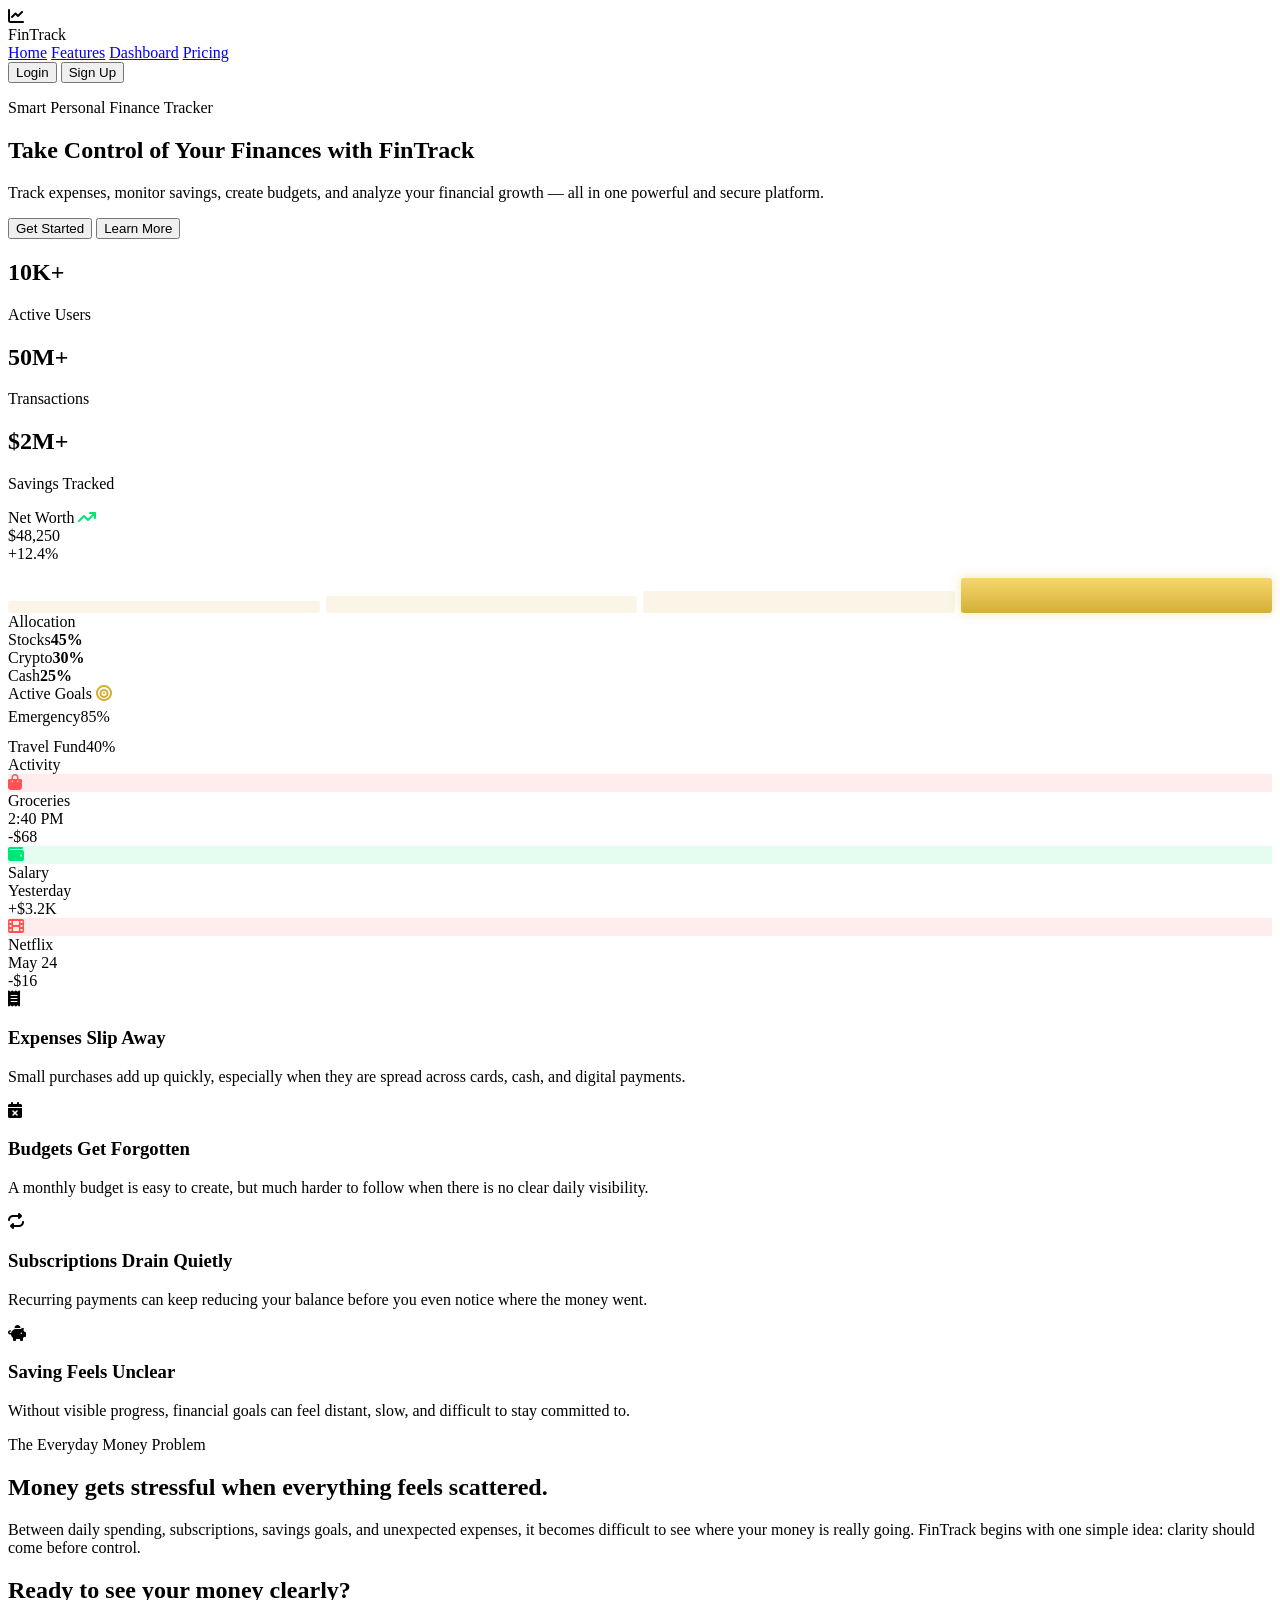
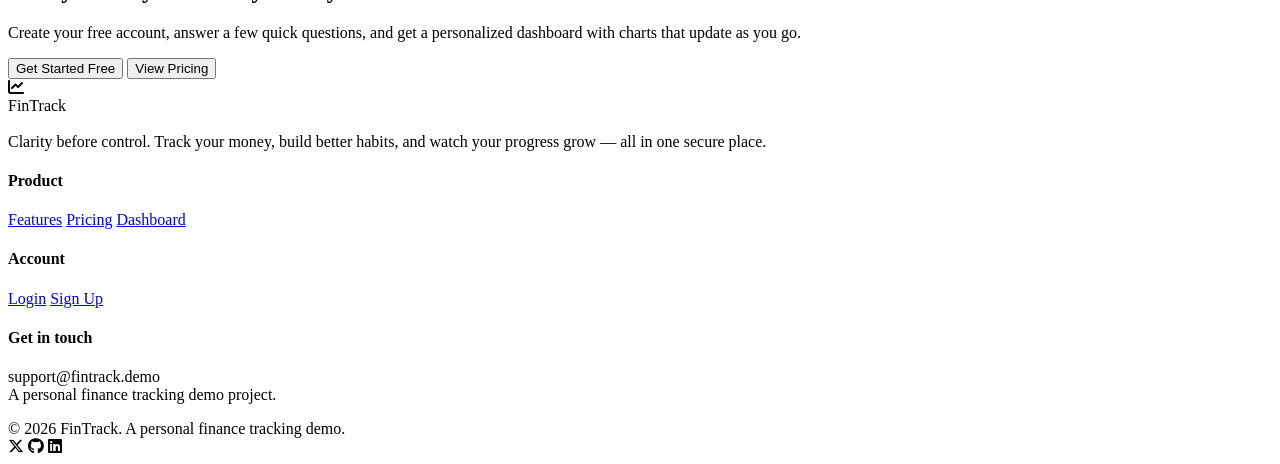
==== index.html @ 92acad06 "Add files via upload" ====
<!DOCTYPE html>
<html lang="en">
<head>
  <meta charset="UTF-8" />
  <meta name="viewport" content="width=device-width, initial-scale=1.0"/>
  <title>FinTrack — Take Control of Your Finances</title>

  <link rel="preconnect" href="https://fonts.googleapis.com">
  <link rel="preconnect" href="https://fonts.gstatic.com" crossorigin>
  <link href="https://fonts.googleapis.com/css2?family=Playfair+Display:ital,wght@0,400..900;1,400..900&family=Poppins:wght@300;400;500;600;700&display=swap" rel="stylesheet">
  <link rel="stylesheet" href="https://cdnjs.cloudflare.com/ajax/libs/font-awesome/6.5.1/css/all.min.css"/>

  <link rel="stylesheet" href="css/styles.css"/>
  <link rel="stylesheet" href="css/landing.css"/>
</head>

<body>

  <nav class="navbar">
    <div class="logo" onclick="location.href='index.html'">
      <div class="logo-icon"><i class="fa-solid fa-chart-line"></i></div>
      <div class="logo-text">Fin<span>Track</span></div>
    </div>

    <div class="right-section">
      <div class="nav-links">
        <a href="index.html" class="active">Home</a>
        <a href="pages/features.html">Features</a>
        <a href="pages/dashboard.html">Dashboard</a>
        <a href="pages/pricing.html">Pricing</a>
      </div>

      <div class="buttons">
        <button class="btn-outline" data-auth="login">Login</button>
        <button class="btn-gold" data-auth="signup">Sign Up</button>
      </div>
    </div>
  </nav>

  <section class="hero" id="hero">
    <div class="blur-circle1"></div>
    <div class="blur-circle2"></div>

    <div class="hero-content">
      <p class="hero-tag">Smart Personal Finance Tracker</p>
      <h1>Take Control of Your <span>Finances</span> with FinTrack</h1>
      <p class="hero-description">
        Track expenses, monitor savings, create budgets, and analyze your financial growth — all in one powerful and secure platform.
      </p>

      <div class="hero-buttons">
        <button class="start-btn" data-cta>Get Started</button>
        <button class="learn-btn" onclick="location.href='pages/features.html'">Learn More</button>
      </div>

      <div class="hero-stats">
        <div class="stat-card"><h2>10K+</h2><p>Active Users</p></div>
        <div class="stat-card"><h2>50M+</h2><p>Transactions</p></div>
        <div class="stat-card"><h2>$2M+</h2><p>Savings Tracked</p></div>
      </div>
    </div>

    <div class="hero-visual">
      <div class="dashboard-mockup">

        <div class="widget-box w-left-top">
          <div class="widget-title">
            <span>Net Worth</span>
            <i class="fa-solid fa-arrow-trend-up" style="color: #00E676;"></i>
          </div>
          <div class="widget-amount">$48,250</div>
          <div class="widget-trend">+12.4%</div>
          <div style="margin-top: 15px; height: 35px; display: flex; align-items: flex-end; gap: 6px;">
            <div style="width:100%; height:35%; background:rgba(212,175,55,0.12); border-radius:3px;"></div>
            <div style="width:100%; height:50%; background:rgba(212,175,55,0.12); border-radius:3px;"></div>
            <div style="width:100%; height:65%; background:rgba(212,175,55,0.12); border-radius:3px;"></div>
            <div style="width:100%; height:100%; background:linear-gradient(to top, #D4AF37, #F5D76E); border-radius:3px; box-shadow:0 0 12px rgba(212,175,55,0.35);"></div>
          </div>
        </div>

        <div class="widget-box w-right-top">
          <div class="widget-title">Allocation</div>
          <div class="pie-chart"></div>
          <div>
            <div class="alloc-item"><span><span class="alloc-dot" style="background:#D4AF37;"></span>Stocks</span><strong>45%</strong></div>
            <div class="alloc-item"><span><span class="alloc-dot" style="background:#1E427A;"></span>Crypto</span><strong>30%</strong></div>
            <div class="alloc-item"><span><span class="alloc-dot" style="background:#00E676;"></span>Cash</span><strong>25%</strong></div>
          </div>
        </div>

        <div class="widget-box w-left-bottom">
          <div class="widget-title">
            <span>Active Goals</span>
            <i class="fa-solid fa-bullseye" style="color: #D4AF37;"></i>
          </div>
          <div class="goal-row" style="margin-top: 5px;">
            <div class="goal-header"><span>Emergency</span><span>85%</span></div>
            <div class="goal-bar-bg"><div class="goal-bar-fill" style="width: 85%; background: linear-gradient(90deg, #D4AF37, #F5D76E);"></div></div>
          </div>
          <div class="goal-row" style="margin-top: 12px;">
            <div class="goal-header"><span>Travel Fund</span><span>40%</span></div>
            <div class="goal-bar-bg"><div class="goal-bar-fill" style="width: 40%; background: linear-gradient(90deg, #1E427A, #3A7BD5);"></div></div>
          </div>
        </div>

        <div class="widget-box w-right-bottom">
          <div class="widget-title">Activity</div>
          <div class="tx-row">
            <div class="tx-info">
              <div class="tx-icon" style="background:rgba(255,82,82,0.1); color:#FF5252;"><i class="fa-solid fa-bag-shopping"></i></div>
              <div><div class="tx-name">Groceries</div><div class="tx-date">2:40 PM</div></div>
            </div>
            <div class="tx-val tx-neg">-$68</div>
          </div>
          <div class="tx-row">
            <div class="tx-info">
              <div class="tx-icon" style="background:rgba(0,230,118,0.1); color:#00E676;"><i class="fa-solid fa-wallet"></i></div>
              <div><div class="tx-name">Salary</div><div class="tx-date">Yesterday</div></div>
            </div>
            <div class="tx-val tx-pos">+$3.2K</div>
          </div>
          <div class="tx-row">
            <div class="tx-info">
              <div class="tx-icon" style="background:rgba(255,82,82,0.1); color:#FF5252;"><i class="fa-solid fa-film"></i></div>
              <div><div class="tx-name">Netflix</div><div class="tx-date">May 24</div></div>
            </div>
            <div class="tx-val tx-neg">-$16</div>
          </div>
        </div>

      </div>
    </div>
  </section>

  <!-- PROBLEM SECTION (Home: why money feels hard) -->
  <section class="problem-section" id="problem">
    <div class="problem-container">
      <div class="problem-grid">
        <div class="problem-card">
          <div class="problem-icon"><i class="fa-solid fa-receipt"></i></div>
          <h3>Expenses Slip Away</h3>
          <p>Small purchases add up quickly, especially when they are spread across cards, cash, and digital payments.</p>
        </div>
        <div class="problem-card">
          <div class="problem-icon"><i class="fa-solid fa-calendar-xmark"></i></div>
          <h3>Budgets Get Forgotten</h3>
          <p>A monthly budget is easy to create, but much harder to follow when there is no clear daily visibility.</p>
        </div>
        <div class="problem-card">
          <div class="problem-icon"><i class="fa-solid fa-repeat"></i></div>
          <h3>Subscriptions Drain Quietly</h3>
          <p>Recurring payments can keep reducing your balance before you even notice where the money went.</p>
        </div>
        <div class="problem-card">
          <div class="problem-icon"><i class="fa-solid fa-piggy-bank"></i></div>
          <h3>Saving Feels Unclear</h3>
          <p>Without visible progress, financial goals can feel distant, slow, and difficult to stay committed to.</p>
        </div>
      </div>

      <div class="problem-content">
        <p class="problem-tag">The Everyday Money Problem</p>
        <h2>Money gets stressful when everything feels <span>scattered</span>.</h2>
        <p>Between daily spending, subscriptions, savings goals, and unexpected expenses, it becomes difficult to see where your money is really going. FinTrack begins with one simple idea: clarity should come before control.</p>
      </div>
    </div>
  </section>

  <!-- CTA BAND -->
  <section class="cta-band">
    <div class="cta-inner">
      <h2>Ready to see your money <span>clearly</span>?</h2>
      <p>Create your free account, answer a few quick questions, and get a personalized dashboard with charts that update as you go.</p>
      <div class="hero-buttons">
        <button class="start-btn" data-cta>Get Started Free</button>
        <button class="learn-btn" onclick="location.href='pages/pricing.html'">View Pricing</button>
      </div>
    </div>
  </section>

  <!-- FOOTER -->
  <footer class="footer">
    <div class="footer-grid">
      <div class="footer-col">
        <div class="logo" style="margin-bottom:18px;">
          <div class="logo-icon"><i class="fa-solid fa-chart-line"></i></div>
          <div class="logo-text">Fin<span>Track</span></div>
        </div>
        <p>Clarity before control. Track your money, build better habits, and watch your progress grow — all in one secure place.</p>
      </div>
      <div class="footer-col">
        <h4>Product</h4>
        <a href="pages/features.html">Features</a>
        <a href="pages/pricing.html">Pricing</a>
        <a href="pages/dashboard.html">Dashboard</a>
      </div>
      <div class="footer-col">
        <h4>Account</h4>
        <a href="pages/login.html">Login</a>
        <a href="pages/signup.html">Sign Up</a>
      </div>
      <div class="footer-col">
        <h4>Get in touch</h4>
        <p>support@fintrack.demo<br/>A personal finance tracking demo project.</p>
      </div>
    </div>
    <div class="footer-bottom">
      <span>© 2026 FinTrack. A personal finance tracking demo.</span>
      <div class="socials">
        <span><i class="fa-brands fa-x-twitter"></i></span>
        <span><i class="fa-brands fa-github"></i></span>
        <span><i class="fa-brands fa-linkedin"></i></span>
      </div>
    </div>
  </footer>

  <script src="js/storage.js"></script>
  <script src="js/nav.js"></script>
</body>
</html>
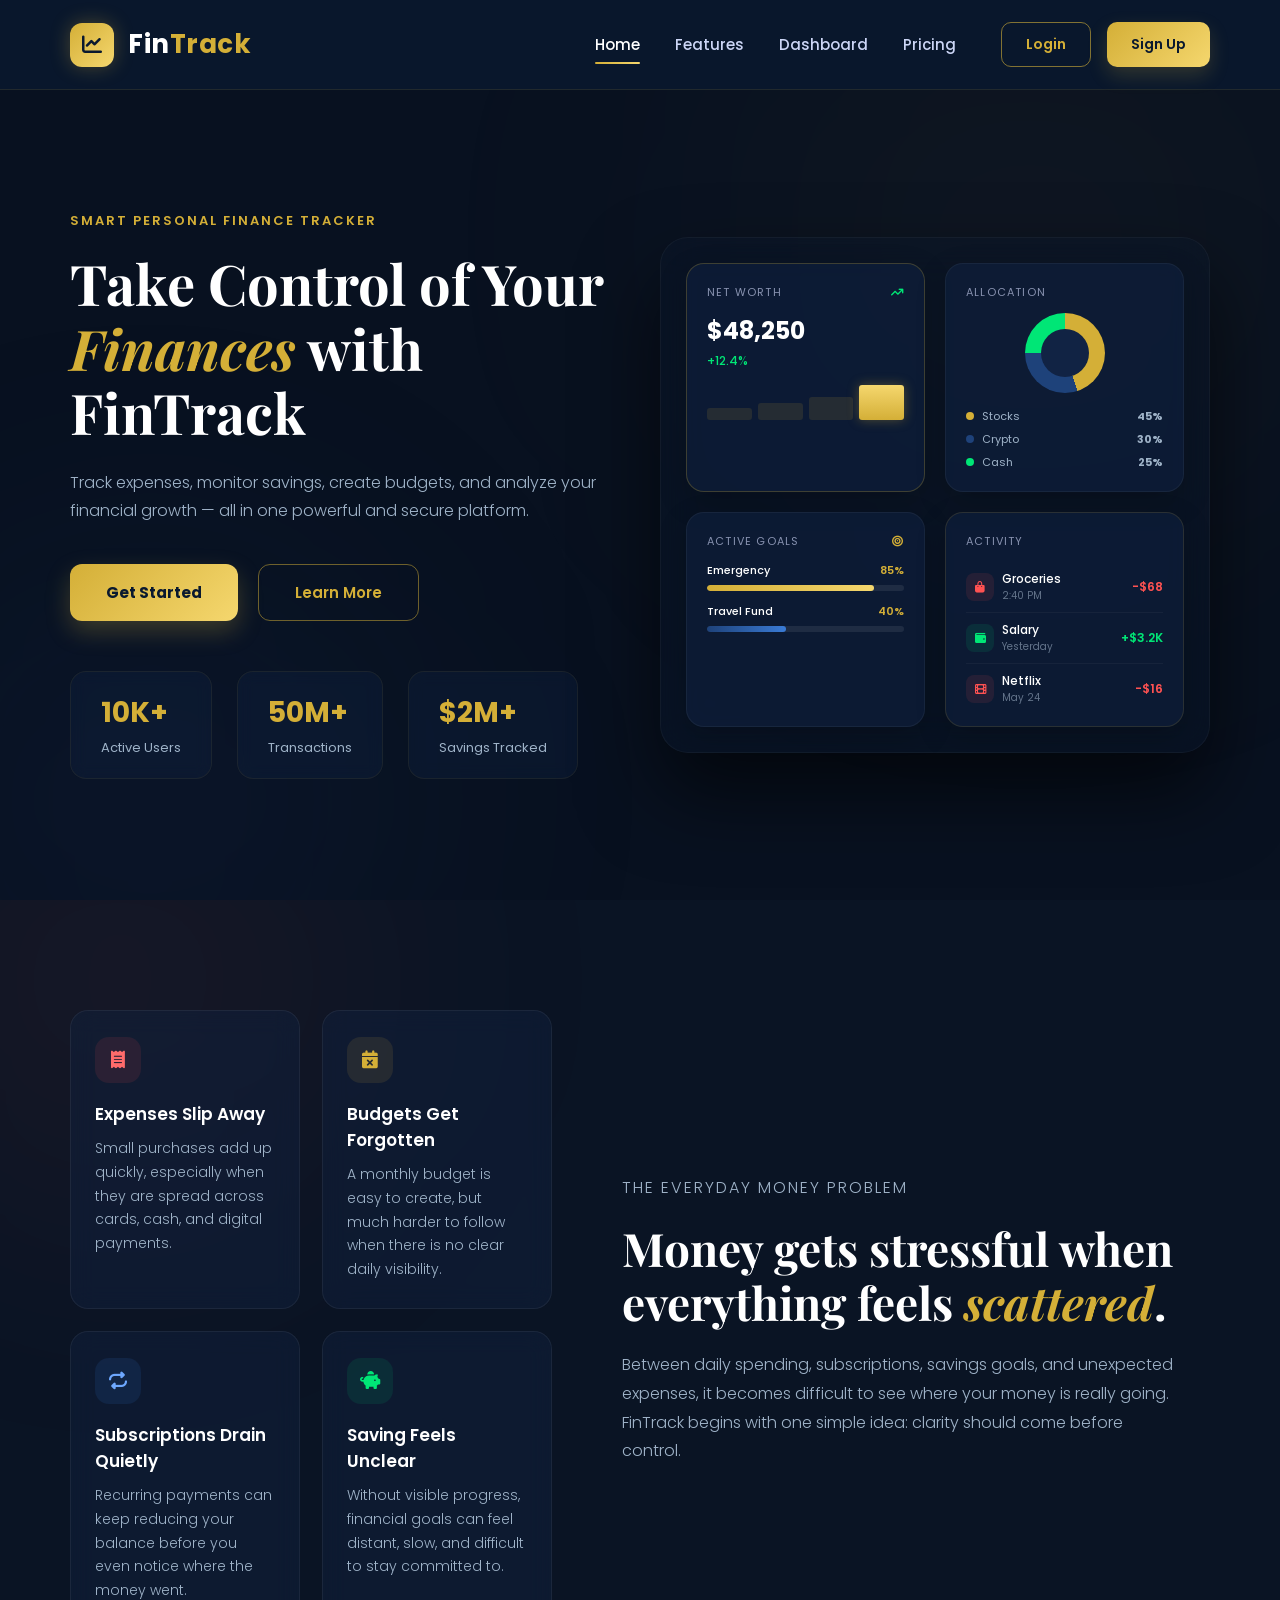
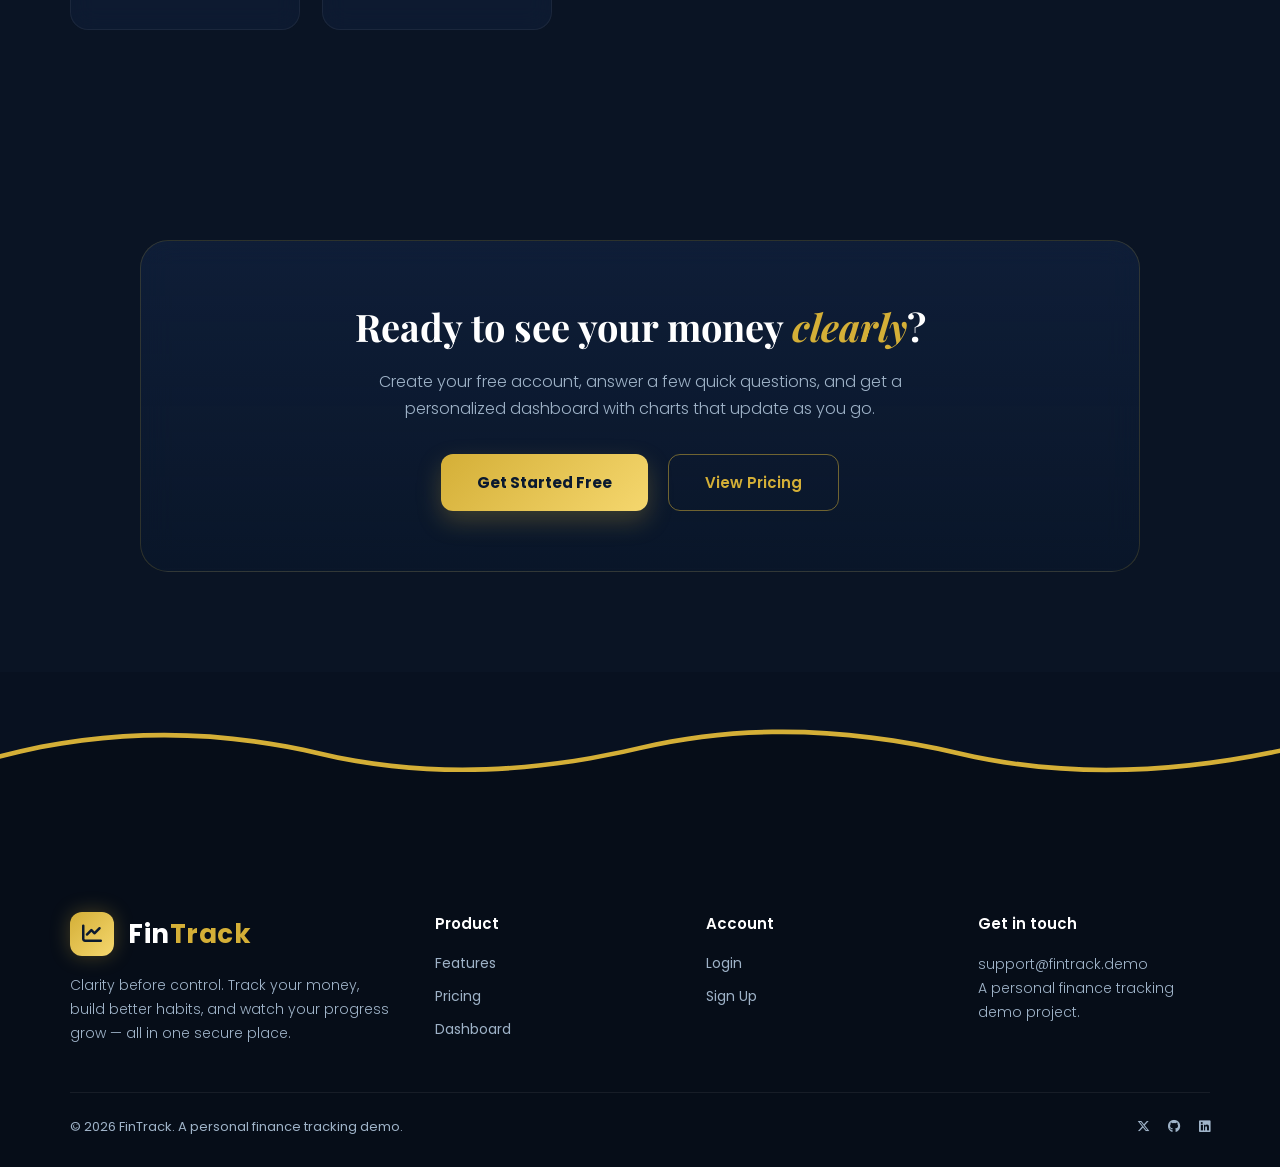
==== commit fe0d89bf: "Form Validation,Styling" ====
--- a/index.html
+++ b/index.html
@@ -15,6 +15,63 @@
 </head>
 
 <body>
+
+
+  <!-- WEBSITE ENTRANCE LOADER (ENTRANCE SPLASH SCREEN) -->
+  <div id="initial-splash" class="splash-screen">
+  <div class="splash-glow-1"></div>
+  <div class="splash-glow-2"></div>
+
+<div class="floating-container">
+    <div class="floating-item item-coin1"><i class="fa-solid fa-coins"></i></div>
+    <div class="floating-item item-card"><i class="fa-solid fa-credit-card"></i></div>
+    <div class="floating-item item-trend"><i class="fa-solid fa-arrow-trend-up"></i></div>
+    <div class="floating-item item-cash"><i class="fa-solid fa-money-bill-wave"></i></div>
+    <div class="floating-item item-coin2"><i class="fa-solid fa-circle-dollar-to-slot"></i></div>
+    <div class="floating-item item-wallet"><i class="fa-solid fa-wallet"></i></div>
+    
+    <div class="floating-item item-piggy"><i class="fa-solid fa-piggy-bank"></i></div>
+    <div class="floating-item item-receipt"><i class="fa-solid fa-receipt"></i></div>
+    <div class="floating-item item-vault"><i class="fa-solid fa-vault"></i></div>
+    <div class="floating-item item-pie"><i class="fa-solid fa-chart-pie"></i></div>
+    <div class="floating-item item-gem"><i class="fa-solid fa-gem"></i></div>
+  </div>
+
+  <div class="splash-core">
+    <div class="splash-logo-shield">
+      <i class="fa-solid fa-chart-line"></i>
+      <div class="radar-pulse"></div>
+    </div>
+    <h1 class="splash-title">Fin<span>Track</span></h1>
+    <div class="splash-loading-line"><span></span></div>
+  </div>
+</div>
+
+
+
+  <!-- PAGE LOADER ANIMATION -->
+  <div id="page-loader" class="page-loader">
+  <div class="loader-blur-1"></div>
+  <div class="loader-blur-2"></div>
+
+  <div class="loader-container">
+    <div class="loader-ring-wrapper">
+      <div class="loader-ring"></div>
+      <div class="loader-logo-icon">
+        <i class="fa-solid fa-chart-line"></i>
+      </div>
+    </div>
+
+    <div class="loader-brand">
+      <h2 class="loader-text">Fin<span>Track</span></h2>
+      <div class="loader-status">
+        <span class="status-dot"></span>
+        <p class="status-text">Securing financial workspace...</p>
+      </div>
+    </div>
+  </div>
+</div>
+
 
   <nav class="navbar">
     <div class="logo" onclick="location.href='index.html'">
@@ -204,12 +261,20 @@
         <p>support@fintrack.demo<br/>A personal finance tracking demo project.</p>
       </div>
     </div>
+
     <div class="footer-bottom">
       <span>© 2026 FinTrack. A personal finance tracking demo.</span>
       <div class="socials">
-        <span><i class="fa-brands fa-x-twitter"></i></span>
-        <span><i class="fa-brands fa-github"></i></span>
-        <span><i class="fa-brands fa-linkedin"></i></span>
+        <a 
+        href="https://x.com/" target="_blank" rel="noopener noreferrer"><i class="fa-brands fa-x-twitter"></i>
+        </a>
+        <a 
+        href="https://github.com/" target="_blank" rel="noopener noreferrer"><i class="fa-brands fa-github"></i>
+        </a>
+
+      <a href="https://pk.linkedin.com/" target="_blank" rel="noopener noreferrer"><i class="fa-brands fa-linkedin"></i>
+      </a>
+      
       </div>
     </div>
   </footer>
--- a/css/styles.css
+++ b/css/styles.css
@@ -0,0 +1,762 @@
+/* ============================================================
+   CINEMATIC 3D FLOATING ENTRANCE SPLASH SCREEN
+   ============================================================ */
+
+.splash-screen {
+  position: fixed;
+  top: 0; left: 0; width: 100%; height: 100%;
+  background-color: #0A192F;
+  z-index: 100000; /* Above regular page loaders */
+  display: flex;
+  align-items: center;
+  justify-content: center;
+  overflow: hidden;
+  opacity: 1;
+  visibility: visible;
+  transition: opacity 0.8s cubic-bezier(0.77, 0, 0.175, 1),
+              visibility 0.8s cubic-bezier(0.77, 0, 0.175, 1);
+}
+
+/* Exit Utility State triggered by JS */
+.splash-screen.dismissed {
+  opacity: 0;
+  visibility: hidden;
+}
+
+/* Ambient Deep Lighting */
+.splash-glow-1, .splash-glow-2 {
+  position: absolute; width: 500px; height: 500px; border-radius: 50%; filter: blur(160px); opacity: 0.4; pointer-events: none;
+}
+.splash-glow-1 { background: rgba(212, 175, 55, 0.12); top: 20%; left: 15%; animation: lightShift 8s infinite alternate ease-in-out; }
+.splash-glow-2 { background: rgba(30, 66, 122, 0.2); bottom: 10%; right: 15%; animation: lightShift 8s infinite alternate-reverse ease-in-out; }
+
+/* Main Central Brand Hub */
+.splash-core {
+  text-align: center;
+  position: relative;
+  z-index: 10;
+  animation: coreEntrance 1s cubic-bezier(0.16, 1, 0.3, 1) forwards;
+}
+
+.splash-logo-shield {
+  position: relative;
+  width: 100px; height: 100px;
+  background: rgba(17, 34, 64, 0.6);
+  border: 1px solid rgba(212, 175, 55, 0.25);
+  border-radius: 24px;
+  display: flex; align-items: center; justify-content: center;
+  font-size: 42px; color: #D4AF37; margin: 0 auto 24px;
+  box-shadow: 0 20px 50px rgba(0,0,0,0.3);
+  backdrop-filter: blur(10px);
+}
+
+.radar-pulse {
+  position: absolute; width: 100%; height: 100%;
+  border: 1px solid #D4AF37; border-radius: 24px;
+  animation: radarExpand 2s infinite ease-out;
+  opacity: 0; pointer-events: none;
+}
+
+.splash-title {
+  font-family: 'Poppins', sans-serif; font-size: 40px; font-weight: 700; color: #fff; letter-spacing: 1.5px; margin-bottom: 16px;
+}
+.splash-title span { color: #D4AF37; text-shadow: 0 0 20px rgba(212,175,55,0.3); }
+
+/* Premium thin timing runner strip */
+.splash-loading-line {
+  width: 180px; height: 2px; background: rgba(255,255,255,0.05); margin: 0 auto; border-radius: 2px; overflow: hidden;
+}
+.splash-loading-line span {
+  display: block; width: 100%; height: 100%; background: linear-gradient(90deg, transparent, #D4AF37, transparent);
+  transform: translateX(-100%); animation: stripMove 2s infinite linear;
+}
+
+/* --- Floating Ecosystem Generator --- */
+.floating-container { position: absolute; width: 100%; height: 100%; top: 0; left: 0; z-index: 5; pointer-events: none; }
+.floating-item {
+  position: absolute; font-size: 28px;
+  color: rgba(255, 255, 255, 0.12); /* Semi-transparent ghost tokens */
+  filter: drop-shadow(0 10px 20px rgba(0,0,0,0.2));
+  animation: floatBehavior 6s infinite ease-in-out;
+}
+
+/* --- Expanded Floating Grid Vectors & Spatial Depth --- */
+
+.item-coin1  { top: 12%; left: 14%; font-size: 34px; color: rgba(212,175,55,0.18); animation-duration: 7s; }
+.item-card   { top: 22%; right: 18%; font-size: 42px; transform: rotate(15deg); animation-duration: 9s; animation-delay: -1s; }
+.item-trend  { bottom: 25%; left: 16%; font-size: 32px; color: rgba(0,230,118,0.15); animation-duration: 8s; animation-delay: -3s; }
+.item-cash   { bottom: 28%; right: 14%; font-size: 46px; transform: rotate(-25deg); animation-duration: 10s; animation-delay: -2s; }
+.item-coin2  { top: 68%; left: 38%; font-size: 24px; animation-duration: 6s; animation-delay: -4s; }
+.item-wallet { top: 48%; left: 82%; font-size: 36px; animation-duration: 11s; }
+
+
+/* Coordinates for the New Tokens Layer */
+.item-piggy  { top: 18%; left: 78%; font-size: 38px; color: rgba(212,175,55,0.14); transform: rotate(-10deg); animation-duration: 8.5s; animation-delay: -1.5s; }
+.item-receipt { top: 52%; left: 12%; font-size: 28px; transform: rotate(20deg); animation-duration: 7.5s; animation-delay: -5s; }
+.item-vault  { bottom: 14%; right: 46%; font-size: 30px; animation-duration: 9.5s; animation-delay: -2.5s; }
+.item-pie    { top: 40%; left: 48%; font-size: 32px; color: rgba(30, 66, 122, 0.22); animation-duration: 12s; animation-delay: -6s; }
+.item-gem    { bottom: 16%; left: 74%; font-size: 26px; color: rgba(0,230,118,0.12); transform: rotate(45deg); animation-duration: 6.8s; animation-delay: -0.5s; }
+
+/* Micro adjustment to keep objects centered and balanced under small phone widths */
+@media (max-width: 768px) {
+  .item-card, .item-piggy, .item-wallet { right: 8%; }
+  .item-coin1, .item-receipt, .item-trend { left: 6%; }
+  .item-pie, .item-vault { display: none; } /* Drop middle hidden cluster nodes to preserve readability */
+
+}
+
+/* ============================================================
+   SYSTEM MOTION CONTROLLERS KEYFRAMES
+   ============================================================ */
+@keyframes coreEntrance {
+  from { opacity: 0; transform: translateY(20px) scale(0.96); filter: blur(4px); }
+  to { opacity: 1; transform: translateY(0) scale(1); filter: blur(0); }
+}
+@keyframes radarExpand {
+  0% { transform: scale(1); opacity: 0.8; }
+  100% { transform: scale(1.4); opacity: 0; }
+}
+@keyframes stripMove {
+  0% { transform: translateX(-100%); }
+  100% { transform: translateX(100%); }
+}
+@keyframes floatBehavior {
+  0%, 100% { transform: translateY(0) rotate(0deg) scale(1); }
+  50% { transform: translateY(-30px) rotate(12deg) scale(1.05); color: rgba(212,175,55,0.25); }
+}
+@keyframes lightShift {
+  0% { transform: translate(0, 0) scale(1); }
+  100% { transform: translate(40px, -30px) scale(1.15); }
+}
+
+
+
+
+/* ============================================================
+   PREMIUM GLASSMORPHISM & GLOWING PAGE PRELOADER
+   ============================================================ */
+
+:root {
+  --bg-dark: #0A192F;
+  --bg-card: rgba(17, 34, 64, 0.75);
+  --gold-main: #D4AF37;
+  --gold-glow: rgba(212, 175, 55, 0.3);
+  --teal-accent: #00E676;
+}
+
+.page-loader {
+  position: fixed;
+  top: 0;
+  left: 0;
+  width: 100%;
+  height: 100%;
+  background-color: var(--bg-dark);
+  z-index: 99999;
+  display: flex;
+  align-items: center;
+  justify-content: center;
+  opacity: 1;
+  visibility: visible;
+  transition: opacity 0.5s cubic-bezier(0.25, 1, 0.5, 1), 
+              visibility 0.5s cubic-bezier(0.25, 1, 0.5, 1);
+  overflow: hidden;
+}
+
+/* Smooth exit transition */
+.page-loader.fade-out {
+  opacity: 0;
+  visibility: hidden;
+  transform: scale(1.03); /* Subtle expansion effect on exit */
+}
+
+/* Luxury Ambient Blur Orbs */
+.loader-blur-1, .loader-blur-2 {
+  position: absolute;
+  border-radius: 50%;
+  filter: blur(120px);
+  z-index: 1;
+  opacity: 0.6;
+  animation: ambientFloat 6s infinite ease-in-out;
+}
+.loader-blur-1 {
+  width: 300px;
+  height: 300px;
+  background: rgba(212, 175, 55, 0.08);
+  top: -50px;
+  right: -50px;
+}
+.loader-blur-2 {
+  width: 400px;
+  height: 400px;
+  background: rgba(30, 66, 122, 0.15);
+  bottom: -100px;
+  left: -100px;
+  animation-delay: -3s;
+}
+
+/* Glassmorphism Container Card */
+.loader-container {
+  position: relative;
+  z-index: 2;
+  background: var(--bg-card);
+  border: 1px solid rgba(212, 175, 55, 0.15);
+  padding: 50px 60px;
+  border-radius: 28px;
+  box-shadow: 0 25px 60px rgba(0, 0, 0, 0.5);
+  backdrop-filter: blur(20px);
+  -webkit-backdrop-filter: blur(20px);
+  display: flex;
+  flex-direction: column;
+  align-items: center;
+  gap: 30px;
+  width: 90%;
+  max-width: 380px;
+}
+
+/* Glowing/Spinning Ring Engine */
+.loader-ring-wrapper {
+  position: relative;
+  width: 90px;
+  height: 90px;
+  display: flex;
+  align-items: center;
+  justify-content: center;
+}
+
+.loader-ring {
+  position: absolute;
+  width: 100%;
+  height: 100%;
+  border: 3px solid rgba(255, 255, 255, 0.03);
+  border-top: 3px solid var(--gold-main);
+  border-right: 3px solid var(--gold-main);
+  border-radius: 50%;
+  animation: spinnerRotate 1s linear infinite;
+  filter: drop-shadow(0 0 8px var(--gold-glow));
+}
+
+.loader-logo-icon {
+  font-size: 32px;
+  color: #fff;
+  animation: logoPulse 2s infinite ease-in-out;
+}
+
+/* Branding & Status Info */
+.loader-brand {
+  text-align: center;
+}
+
+.loader-text {
+  font-family: 'Poppins', sans-serif;
+  font-size: 30px;
+  font-weight: 700;
+  color: #ffffff;
+  letter-spacing: 1px;
+  margin-bottom: 12px;
+}
+
+.loader-text span {
+  color: var(--gold-main);
+  text-shadow: 0 0 15px rgba(212, 175, 55, 0.2);
+}
+
+/* Micro-interactions: Status text + Blinking pulse dot */
+.loader-status {
+  display: flex;
+  align-items: center;
+  justify-content: center;
+  gap: 8px;
+}
+
+.status-dot {
+  width: 6px;
+  height: 6px;
+  background-color: var(--teal-accent);
+  border-radius: 50%;
+  box-shadow: 0 0 10px var(--teal-accent);
+  animation: pulseDot 1.2s infinite ease-in-out;
+}
+
+.status-text {
+  font-family: 'Poppins', sans-serif;
+  font-size: 13px;
+  color: #5a6b85;
+  font-weight: 400;
+  margin: 0;
+  letter-spacing: 0.3px;
+}
+
+/* ============================================================
+   ANIMATION KEYFRAMES
+   ============================================================ */
+
+@keyframes spinnerRotate {
+  0% { transform: rotate(0deg); }
+  100% { transform: rotate(360deg); }
+}
+
+@keyframes logoPulse {
+  0%, 100% { transform: scale(1); color: #fff; }
+  50% { transform: scale(1.05); color: var(--gold-main); filter: drop-shadow(0 0 4px var(--gold-glow)); }
+}
+
+@keyframes ambientFloat {
+  0%, 100% { transform: translateY(0) scale(1); }
+  50% { transform: translateY(-20px) scale(1.05); }
+}
+
+@keyframes pulseDot {
+  0%, 100% { opacity: 0.4; transform: scale(0.9); }
+  50% { opacity: 1; transform: scale(1.1); }
+}
+
+
+
+
+/* ===== FinTrack shared theme: variables, reset, navbar, buttons, footer ===== */
+:root {
+  --bg: #081120;
+  --bg-alt: #0A1424;
+  --card: rgba(17, 34, 64, 0.48);
+  --card-solid: #112344;
+  --gold: #D4AF37;
+  --gold-light: #F5D76E;
+  --text: #CCD6F6;
+  --heading: #ffffff;
+  --muted: #9FB3C8;
+  --green: #00E676;
+  --red: #FF5252;
+  --blue: #6EA8FE;
+  --line: rgba(255, 255, 255, 0.065);
+}
+
+* { margin: 0; padding: 0; box-sizing: border-box; }
+
+html { scroll-behavior: smooth; }
+
+body {
+  font-family: 'Poppins', sans-serif;
+  background: var(--bg);
+  color: var(--text);
+  min-height: 100vh;
+  -webkit-font-smoothing: antialiased;
+  overflow-x: hidden;
+}
+
+img, svg, canvas {
+  max-width: 100%;
+}
+
+button, input, select, textarea {
+  max-width: 100%;
+}
+
+a { text-decoration: none; color: inherit; }
+
+/* ================= NAVBAR ================= */
+.navbar {
+  width: 100%;
+  height: 90px;
+  display: flex;
+  justify-content: space-between;
+  align-items: center;
+  padding: 0 70px;
+  background: rgba(10, 25, 47, 0.85);
+  backdrop-filter: blur(12px);
+  -webkit-backdrop-filter: blur(12px);
+  border-bottom: 1px solid rgba(212, 175, 55, 0.12);
+  position: sticky;
+  top: 0;
+  z-index: 1000;
+}
+
+.logo {
+   display: flex; 
+   align-items: center; 
+   gap: 14px; 
+   cursor: pointer; }
+
+.logo-icon {
+  width: 44px;
+  height: 44px;
+  border-radius: 12px;
+  background: linear-gradient(135deg, var(--gold), var(--gold-light));
+  display: flex;
+  justify-content: center;
+  align-items: center;
+  box-shadow: 0 0 20px rgba(212, 175, 55, 0.3);
+  transition: 0.4s cubic-bezier(0.175, 0.885, 0.32, 1.275);
+}
+
+.logo:hover .logo-icon {
+  transform: translateY(-3px) rotate(-8deg);
+  box-shadow: 0 0 25px rgba(212, 175, 55, 0.5);
+}
+
+.logo-icon i { 
+  color: #0A192F; 
+  font-size: 20px; 
+}
+
+.logo-text { 
+  font-size: 26px; 
+  font-weight: 700; 
+  color: var(--heading); 
+  letter-spacing: 0.5px; 
+}
+
+.logo-text span { 
+  color: var(--gold); 
+}
+
+.right-section { 
+  display: flex; 
+  align-items: center; 
+  gap: 45px; 
+}
+
+
+.nav-links { 
+  display: flex; 
+  align-items: center; 
+  gap: 35px; 
+}
+
+.nav-links a {
+  position: relative;
+  color: var(--text);
+  font-size: 15px;
+  font-weight: 500;
+  transition: 0.3s ease;
+  padding: 8px 0;
+}
+
+.nav-links a:hover { color: #ffffff; }
+
+.nav-links a::after {
+  content: '';
+  position: absolute;
+  left: 0;
+  bottom: 0;
+  width: 0%;
+  height: 2px;
+  background: linear-gradient(to right, var(--gold), var(--gold-light));
+  border-radius: 10px;
+  transition: 0.3s ease;
+}
+
+.nav-links a:hover::after { width: 100%; }
+
+.nav-links a.active { color: #ffffff; }
+.nav-links a.active::after { width: 100%; }
+
+.buttons { display: flex; gap: 16px; }
+
+/* ===== Shared buttons ===== */
+.btn-outline {
+  padding: 11px 24px;
+  background: transparent;
+  border: 1px solid rgba(212, 175, 55, 0.6);
+  color: var(--gold);
+  border-radius: 10px;
+  font-size: 14px;
+  font-weight: 600;
+  cursor: pointer;
+  transition: 0.3s ease;
+  font-family: inherit;
+}
+
+.btn-outline:hover {
+  background: rgba(212, 175, 55, 0.08);
+  border-color: var(--gold);
+  transform: translateY(-2px);
+}
+
+.btn-gold {
+  padding: 11px 24px;
+  background: linear-gradient(135deg, var(--gold), var(--gold-light));
+  border: none;
+  color: #0A192F;
+  border-radius: 10px;
+  font-size: 14px;
+  font-weight: 600;
+  cursor: pointer;
+  transition: 0.3s ease;
+  box-shadow: 0 8px 20px rgba(212, 175, 55, 0.2);
+  font-family: inherit;
+}
+
+.btn-gold:hover {
+  transform: translateY(-2px);
+  box-shadow: 0 12px 25px rgba(212, 175, 55, 0.4);
+}
+
+/* ================= FOOTER ================= */
+.footer {
+  background: #060d18;
+  border-top: none;
+  margin-top: 110px;
+  padding: 130px 70px 30px;
+  position: relative;
+  overflow: visible;
+  z-index: 1;
+}
+
+.footer::before,
+.footer::after {
+  content: '';
+  position: absolute;
+  left: 0;
+  width: 100%;
+  pointer-events: none;
+  background-repeat: no-repeat;
+  background-position: center bottom;
+  background-size: 100% 100%;
+}
+
+
+.footer::before {
+  top: -78px;        /* Positioned slightly higher to clear the extra hills */
+  height: 100px;      /* Restrained height keeps the line perfectly sleek */
+  z-index: 2;
+  /* Premium multi-bump gold path string (4 peaks tracking horizontally) */
+  background-image: url("data:image/svg+xml,%3Csvg viewBox='0 0 1440 180' xmlns='http://www.w3.org/2000/svg' preserveAspectRatio='none'%3E%3Cpath fill='%23D4AF37' d='M0,90 C120,40 240,40 360,85 C480,130 600,120 720,75 C840,30 960,40 1080,85 C1200,130 1320,120 1440,80 L1440,180 L0,180 Z'/%3E%3C/svg%3E");
+}
+
+.footer::after {
+  top: -75px;        /* Snugged exactly 3px lower to reveal a sharp, thin line */
+  height: 100px;
+  z-index: 3;
+  /* Dark mask path tracking identically 3px offset from the golden string above */
+  background-image: url("data:image/svg+xml,%3Csvg viewBox='0 0 1440 180' xmlns='http://www.w3.org/2000/svg' preserveAspectRatio='none'%3E%3Cpath fill='%23060d18' d='M0,93 C120,43 240,43 360,88 C480,133 600,123 720,78 C840,33 960,43 1080,88 C1200,133 1320,123 1440,83 L1440,180 L0,180 Z'/%3E%3C/svg%3E");
+}
+
+
+.footer-grid {
+  max-width: 1280px;
+  margin: 0 auto;
+  display: grid;
+  grid-template-columns: 1.4fr 1fr 1fr 1fr;
+  gap: 40px;
+  position: relative;
+  z-index: 4;
+}
+
+.footer-col h4 { color: var(--heading); font-size: 15px; margin-bottom: 18px; font-weight: 600; }
+.footer-col a { display: block; color: var(--muted); font-size: 14px; margin-bottom: 12px; transition: 0.3s; }
+.footer-col a:hover { color: var(--gold); }
+.footer-col p { color: var(--muted); font-size: 14px; line-height: 1.7; font-weight: 300; }
+
+.footer-bottom {
+  max-width: 1280px;
+  margin: 40px auto 0;
+  padding-top: 24px;
+  border-top: 1px solid var(--line);
+  display: flex;
+  justify-content: space-between;
+  align-items: center;
+  color: var(--muted);
+  font-size: 13px;
+  position: relative;
+  z-index: 4;
+}
+
+/* Social icons are decorative content (no destination), so they don't look clickable. */
+.footer-bottom .socials { 
+  display: flex; 
+  gap: 18px; 
+
+}
+
+
+.footer-bottom .socials a { 
+  color: var(--muted); 
+  cursor: default; 
+
+}
+
+@media (max-width: 900px) {
+  .footer {
+    margin-top: 86px;
+    padding: 112px 24px 24px;
+  }
+  .footer::before {
+    top: -53px;
+    height: 70px;
+  }
+  .footer::after {
+    top: -50px;
+    height: 70px;
+  }
+  .footer-grid { grid-template-columns: 1fr 1fr; gap: 30px; }
+  .footer-bottom { flex-direction: column; gap: 12px; text-align: center; }
+}
+
+/* ===== "Coming soon" badge ===== */
+.soon-badge {
+  display: inline-block;
+  margin-left: 8px;
+  padding: 2px 8px;
+  font-size: 10px;
+  font-weight: 700;
+  letter-spacing: 0.5px;
+  text-transform: uppercase;
+  color: var(--gold);
+  background: rgba(212, 175, 55, 0.14);
+  border: 1px solid rgba(212, 175, 55, 0.3);
+  border-radius: 999px;
+  vertical-align: middle;
+}
+
+/* ===== Toast ===== */
+.toast {
+  position: fixed;
+  bottom: 28px;
+  left: 50%;
+  transform: translateX(-50%) translateY(20px);
+  background: rgba(11, 23, 44, 0.96);
+  border: 1px solid rgba(212, 175, 55, 0.3);
+  color: var(--text);
+  padding: 14px 22px;
+  border-radius: 14px;
+  font-size: 14px;
+  font-weight: 500;
+  box-shadow: 0 18px 40px rgba(0, 0, 0, 0.45);
+  backdrop-filter: blur(12px);
+  display: flex;
+  align-items: center;
+  gap: 10px;
+  opacity: 0;
+  pointer-events: none;
+  transition: opacity 0.3s ease, transform 0.3s ease;
+  z-index: 4000;
+  max-width: 90vw;
+}
+.toast.show { opacity: 1; transform: translateX(-50%) translateY(0); }
+.toast i { color: var(--gold); }
+
+@media (max-width: 1100px) {
+  .navbar {
+    height: auto;
+    min-height: 84px;
+    padding: 16px 40px;
+    gap: 18px;
+  }
+
+  .right-section {
+    gap: 24px;
+  }
+
+  .nav-links {
+    gap: 20px;
+  }
+
+  .buttons {
+    gap: 10px;
+  }
+
+  .btn-outline,
+  .btn-gold {
+    padding: 10px 18px;
+  }
+
+}
+
+@media (max-width: 760px) {
+  .navbar {
+    align-items: flex-start;
+    flex-direction: column;
+    padding: 16px 22px;
+    position: relative;
+  }
+
+  .right-section {
+    width: 100%;
+    align-items: stretch;
+    flex-direction: column;
+    gap: 14px;
+  }
+
+  .nav-links {
+    width: 100%;
+    display: flex;
+    gap: 8px;
+    overflow-x: auto;
+    padding-bottom: 4px;
+    scrollbar-width: thin;
+  }
+
+  .nav-links a {
+    flex: 0 0 auto;
+    padding: 8px 10px;
+    border-radius: 999px;
+    background: rgba(255, 255, 255, 0.035);
+  }
+
+  .nav-links a::after {
+    display: none;
+  }
+
+  .nav-links a.active {
+    background: rgba(212, 175, 55, 0.14);
+    color: var(--gold);
+  }
+
+  .buttons {
+    display: grid;
+    grid-template-columns: 1fr 1fr;
+    width: 100%;
+  }
+
+  .buttons .btn-outline,
+  .buttons .btn-gold {
+    width: 100%;
+  }
+
+  .logo-text {
+    font-size: 23px;
+  }
+
+  .footer {
+    margin-top: 78px;
+    padding: 100px 22px 24px;
+  }
+
+  .footer::before {
+    top: -90px;
+    height: 126px;
+    width: 100%;
+  }
+
+  .footer::after {
+    top: -66px;
+    height: 136px;
+    width: 100%;
+  }
+
+  .footer-grid {
+    grid-template-columns: 1fr;
+    gap: 26px;
+  }
+}
+
+@media (max-width: 420px) {
+  .navbar {
+    padding-inline: 16px;
+  }
+
+  .logo-icon {
+    width: 40px;
+    height: 40px;
+  }
+
+  .buttons {
+    grid-template-columns: 1fr;
+  }
+
+  .toast {
+    width: calc(100vw - 28px);
+    justify-content: center;
+    text-align: center;
+  }
+}
--- a/css/landing.css
+++ b/css/landing.css
@@ -0,0 +1,725 @@
+/* ================= HERO SECTION ================= */
+.hero {
+  width: 100%;
+  min-height: calc(100vh - 90px);
+  display: grid;
+  grid-template-columns: 1fr 1fr;
+  align-items: center;
+  padding: 40px 70px;
+  background: #081120;
+  position: relative;
+  overflow: hidden;
+  gap: 40px;
+}
+
+.blur-circle1 {
+  position: absolute;
+  width: 600px; height: 600px;
+  background: rgba(212, 175, 55, 0.04);
+  border-radius: 50%;
+  top: -150px; right: -50px;
+  filter: blur(150px);
+  z-index: 1;
+}
+
+.blur-circle2 {
+  position: absolute;
+  width: 500px; height: 500px;
+  background: rgba(30, 66, 122, 0.1);
+  border-radius: 50%;
+  bottom: -150px; left: -100px;
+  filter: blur(130px);
+  z-index: 1;
+}
+
+.hero-content { z-index: 5; }
+
+.hero-tag {
+  color: #D4AF37;
+  letter-spacing: 2px;
+  font-size: 13px;
+  margin-bottom: 20px;
+  font-weight: 600;
+  text-transform: uppercase;
+}
+
+.hero-content h1 {
+  font-family: 'Playfair Display', serif;
+  font-size: 56px;
+  line-height: 1.15;
+  color: white;
+  margin-bottom: 25px;
+  font-weight: 700;
+}
+
+.hero-content h1 span { color: #D4AF37; font-style: italic; }
+
+.hero-description {
+  color: #9FB3C8;
+  font-size: 16px;
+  line-height: 1.7;
+  margin-bottom: 40px;
+  max-width: 580px;
+  font-weight: 300;
+}
+
+.hero-buttons { display: flex; gap: 20px; margin-bottom: 50px; }
+
+.start-btn {
+  padding: 16px 36px;
+  border: none;
+  border-radius: 12px;
+  background: linear-gradient(135deg, #D4AF37, #F5D76E);
+  color: #0A192F;
+  font-size: 15px;
+  font-weight: 700;
+  cursor: pointer;
+  transition: 0.3s ease;
+  box-shadow: 0 10px 25px rgba(212, 175, 55, 0.25);
+  font-family: inherit;
+}
+
+.start-btn:hover { transform: translateY(-3px); box-shadow: 0 15px 30px rgba(212, 175, 55, 0.45); }
+
+.learn-btn {
+  padding: 16px 36px;
+  border-radius: 12px;
+  border: 1px solid rgba(212, 175, 55, 0.5);
+  background: transparent;
+  color: #D4AF37;
+  font-size: 15px;
+  font-weight: 600;
+  cursor: pointer;
+  transition: 0.3s ease;
+  font-family: inherit;
+}
+
+.learn-btn:hover { background: rgba(212, 175, 55, 0.08); border-color: #D4AF37; transform: translateY(-3px); }
+
+.hero-stats { display: flex; gap: 25px; }
+
+.stat-card {
+  background: rgba(17, 34, 64, 0.4);
+  border: 1px solid rgba(212, 175, 55, 0.08);
+  padding: 20px 30px;
+  border-radius: 16px;
+  min-width: 140px;
+  backdrop-filter: blur(8px);
+  transition: transform 0.3s ease, border-color 0.3s ease, box-shadow 0.3s ease;
+}
+
+.stat-card h2 { color: #D4AF37; font-size: 28px; margin-bottom: 4px; font-weight: 700; }
+.stat-card p { color: #9FB3C8; font-size: 13px; }
+
+.stat-card:hover {
+  transform: translateY(-5px);
+  border-color: rgba(212, 175, 55, 0.4);
+  box-shadow: 0 10px 20px rgba(212, 175, 55, 0.1);
+  background: rgba(17, 34, 64, 0.6);
+}
+
+/* ================= 4-WIDGET VISUAL GRID ================= */
+.hero-visual { position: relative; width: 100%; max-width: 680px; justify-self: center; z-index: 5; }
+
+.dashboard-mockup {
+  background: rgba(11, 23, 44, 0.4);
+  border: 1px solid rgba(255, 255, 255, 0.04);
+  border-radius: 28px;
+  width: 100%;
+  padding: 25px;
+  box-shadow: 0 40px 80px rgba(0, 0, 0, 0.6);
+  backdrop-filter: blur(20px);
+  display: grid;
+  grid-template-columns: 1fr 1fr;
+  grid-template-rows: auto auto;
+  gap: 20px;
+}
+
+.widget-box {
+  background: rgba(14, 30, 58, 0.75);
+  border-radius: 18px;
+  padding: 20px;
+  box-shadow: 0 10px 30px rgba(0,0,0,0.2);
+  transition: transform 0.4s ease, border-color 0.4s ease;
+}
+
+.w-left-top     { grid-column: 1; grid-row: 1; border: 1px solid rgba(212, 175, 55, 0.25); animation: floatSlowA 6s ease-in-out infinite; }
+.w-right-top    { grid-column: 2; grid-row: 1; border: 1px solid rgba(255, 255, 255, 0.05); animation: floatSlowB 6s ease-in-out infinite; }
+.w-left-bottom  { grid-column: 1; grid-row: 2; border: 1px solid rgba(255, 255, 255, 0.05); animation: floatSlowB 6s ease-in-out infinite; }
+.w-right-bottom { grid-column: 2; grid-row: 2; border: 1px solid rgba(212, 175, 55, 0.15); animation: floatSlowA 6s ease-in-out infinite; }
+
+.widget-box:hover { transform: scale(1.02) translateY(-2px); border-color: rgba(212, 175, 55, 0.4); }
+
+.widget-title {
+  font-size: 11px;
+  color: #8892B0;
+  text-transform: uppercase;
+  letter-spacing: 1.2px;
+  margin-bottom: 12px;
+  display: flex;
+  justify-content: space-between;
+  align-items: center;
+}
+
+.widget-amount { color: white; font-size: 24px; font-weight: 700; }
+.widget-trend { font-size: 12px; color: #00E676; margin-top: 4px; font-weight: 500; }
+
+.pie-chart {
+  width: 80px; height: 80px;
+  border-radius: 50%;
+  background: conic-gradient(#D4AF37 0% 45%, #1E427A 45% 75%, #00E676 75% 100%);
+  margin: 10px auto 15px auto;
+  position: relative;
+}
+.pie-chart::before {
+  content: '';
+  position: absolute;
+  width: 48px; height: 48px;
+  background: #112344;
+  border-radius: 50%;
+  top: 50%; left: 50%;
+  transform: translate(-50%, -50%);
+}
+
+.alloc-item { display: flex; justify-content: space-between; font-size: 11px; color: #9FB3C8; margin-top: 6px; }
+.alloc-dot { width: 8px; height: 8px; border-radius: 50%; display: inline-block; margin-right: 8px; }
+
+.goal-row { margin-top: 10px; }
+.goal-header { display: flex; justify-content: space-between; font-size: 11px; color: white; font-weight: 500; margin-bottom: 6px; }
+.goal-header span:last-child { color: #D4AF37; font-weight: 600; }
+.goal-bar-bg { width: 100%; height: 6px; background: rgba(255, 255, 255, 0.08); border-radius: 20px; overflow: hidden; }
+.goal-bar-fill { height: 100%; border-radius: 20px; }
+
+.tx-row { display: flex; align-items: center; justify-content: space-between; padding: 8px 0; border-bottom: 1px solid rgba(255,255,255,0.04); }
+.tx-row:last-child { border: none; padding-bottom: 0; }
+.tx-info { display: flex; align-items: center; gap: 8px; }
+.tx-icon { width: 28px; height: 28px; border-radius: 8px; display: flex; align-items: center; justify-content: center; font-size: 11px; }
+.tx-name { color: white; font-size: 12px; font-weight: 500; }
+.tx-date { color: #64748B; font-size: 10px; }
+.tx-val { font-size: 12px; font-weight: 600; }
+.tx-neg { color: #FF5252; }
+.tx-pos { color: #00E676; }
+
+@keyframes floatSlowA { 0%, 100% { transform: translateY(0px); } 50% { transform: translateY(-6px); } }
+@keyframes floatSlowB { 0%, 100% { transform: translateY(-4px); } 50% { transform: translateY(2px); } }
+
+@media (max-width: 1200px) {
+  .navbar { padding: 0 40px; }
+  .hero { padding: 60px 40px; grid-template-columns: 1fr; text-align: center; }
+  .hero-content { display: flex; flex-direction: column; align-items: center; }
+  .hero-description { margin-left: auto; margin-right: auto; }
+  .hero-buttons { justify-content: center; }
+  .hero-stats { justify-content: center; }
+  .hero-visual { margin-top: 40px; }
+}
+
+@media (max-width: 650px) {
+  .nav-links, .buttons { display: none; }
+  .hero-content h1 { font-size: 36px; }
+  .dashboard-mockup { grid-template-columns: 1fr; grid-template-rows: auto; gap: 16px; padding: 16px; }
+  .w-left-top, .w-right-top, .w-left-bottom, .w-right-bottom { grid-column: initial; grid-row: initial; }
+  .stat-card { min-width: 110px; padding: 15px; }
+}
+
+/* ================= SUB-PAGE HERO (Features / Pricing) ================= */
+.page-hero {
+  position: relative;
+  padding: 90px 70px 40px;
+  text-align: center;
+  overflow: hidden;
+  background: #081120;
+}
+.page-hero::before {
+  content: '';
+  position: absolute;
+  width: 600px; height: 600px;
+  background: rgba(212, 175, 55, 0.05);
+  border-radius: 50%;
+  top: -250px; left: 50%;
+  transform: translateX(-50%);
+  filter: blur(150px);
+}
+.page-hero-inner { position: relative; z-index: 2; max-width: 760px; margin: 0 auto; }
+.page-hero .tag { color: #D4AF37; letter-spacing: 2px; font-size: 13px; margin-bottom: 16px; font-weight: 600; text-transform: uppercase; }
+.page-hero h1 { font-family: 'Playfair Display', serif; font-size: 50px; line-height: 1.15; color: #fff; margin-bottom: 18px; font-weight: 700; }
+.page-hero h1 span { color: #D4AF37; font-style: italic; }
+.page-hero p { color: #9FB3C8; font-size: 17px; line-height: 1.7; font-weight: 300; }
+
+@media (max-width: 650px) {
+  .page-hero { padding: 70px 22px 30px; }
+  .page-hero h1 { font-size: 34px; }
+}
+
+/* ================= CTA BAND ================= */
+.cta-band { padding: 100px 70px; background: #0A1424; position: relative; overflow: hidden; }
+.cta-inner {
+  max-width: 1000px; margin: 0 auto; text-align: center;
+  background: linear-gradient(180deg, rgba(17, 34, 64, 0.7), rgba(10, 25, 47, 0.5));
+  border: 1px solid rgba(212, 175, 55, 0.18);
+  border-radius: 28px;
+  padding: 60px 40px;
+  backdrop-filter: blur(16px);
+  position: relative; z-index: 2;
+}
+.cta-inner h2 { font-family: 'Playfair Display', serif; font-size: 38px; color: #fff; margin-bottom: 16px; }
+.cta-inner h2 span { color: #D4AF37; font-style: italic; }
+.cta-inner p { color: #9FB3C8; font-size: 16px; line-height: 1.7; max-width: 560px; margin: 0 auto 32px; font-weight: 300; }
+.cta-inner .hero-buttons { justify-content: center; margin-bottom: 0; }
+
+@media (max-width: 650px) {
+  .cta-band { padding: 70px 22px; }
+  .cta-inner { padding: 44px 24px; }
+  .cta-inner h2 { font-size: 28px; }
+  .cta-inner .hero-buttons { flex-direction: column; }
+}
+
+/* ================= PRICING ================= */
+.pricing-section { padding: 60px 70px 110px; background: #081120; position: relative; overflow: hidden; }
+.pricing-grid { max-width: 1180px; margin: 0 auto; display: grid; grid-template-columns: repeat(3, 1fr); gap: 26px; position: relative; z-index: 2; }
+.price-card {
+  background: linear-gradient(180deg, rgba(17, 34, 64, 0.72), rgba(10, 25, 47, 0.52));
+  border: 1px solid rgba(255, 255, 255, 0.07);
+  border-radius: 22px;
+  padding: 36px 30px;
+  transition: transform 0.4s ease, border-color 0.4s ease, box-shadow 0.4s ease;
+  display: flex; flex-direction: column;
+}
+.price-card:hover { transform: translateY(-8px); border-color: rgba(212, 175, 55, 0.3); box-shadow: 0 26px 55px rgba(0,0,0,0.34); }
+.price-card.featured { border-color: rgba(212, 175, 55, 0.45); background: linear-gradient(180deg, rgba(20, 40, 75, 0.82), rgba(10, 25, 47, 0.62)); }
+.price-badge { align-self: flex-start; background: rgba(212,175,55,0.12); color: #D4AF37; font-size: 11px; font-weight: 700; letter-spacing: 1px; text-transform: uppercase; padding: 6px 12px; border-radius: 999px; margin-bottom: 18px; }
+.price-card h3 { color: #fff; font-size: 20px; margin-bottom: 6px; font-weight: 600; }
+.price-card .price-desc { color: #9FB3C8; font-size: 13px; margin-bottom: 22px; font-weight: 300; min-height: 36px; }
+.price-amount { color: #fff; font-size: 42px; font-weight: 700; margin-bottom: 4px; font-family: 'Playfair Display', serif; }
+.price-amount span { font-size: 15px; color: #9FB3C8; font-family: 'Poppins', sans-serif; font-weight: 400; }
+.price-features { list-style: none; margin: 26px 0; display: flex; flex-direction: column; gap: 13px; flex: 1; }
+.price-features li { color: #CCD6F6; font-size: 14px; display: flex; align-items: center; gap: 10px; font-weight: 300; }
+.price-features li i { color: #00E676; font-size: 13px; }
+.price-features li.off { color: #5a6b85; }
+.price-features li.off i { color: #44516b; }
+.price-card .btn-fill-block {
+  width: 100%; padding: 15px; border: none; border-radius: 12px; cursor: pointer;
+  font-weight: 700; font-size: 15px; font-family: inherit;
+  background: linear-gradient(135deg, var(--gold), var(--gold-light)); color: #0A192F;
+  box-shadow: 0 10px 25px rgba(212,175,55,0.22); transition: 0.3s;
+}
+.price-card .btn-fill-block:hover { transform: translateY(-2px); box-shadow: 0 14px 30px rgba(212,175,55,0.4); }
+.price-card .btn-outline-block {
+  width: 100%; padding: 15px; border-radius: 12px; cursor: pointer; font-weight: 700; font-size: 15px;
+  font-family: inherit; background: transparent; border: 1px solid rgba(212,175,55,0.5); color: #D4AF37; transition: 0.3s;
+}
+.price-card .btn-outline-block:hover { background: rgba(212,175,55,0.08); transform: translateY(-2px); }
+
+@media (max-width: 1000px) { .pricing-grid { grid-template-columns: 1fr; max-width: 460px; } }
+@media (max-width: 650px) { .pricing-section { padding: 40px 22px 80px; } }
+
+/* ================= FAQ ================= */
+.faq-section { padding: 0 70px 110px; background: #081120; }
+.faq-wrap { max-width: 820px; margin: 0 auto; }
+.faq-wrap h2 { font-family: 'Playfair Display', serif; font-size: 34px; color: #fff; text-align: center; margin-bottom: 40px; }
+.faq-item { border: 1px solid var(--line); border-radius: 14px; margin-bottom: 14px; overflow: hidden; background: rgba(17,34,64,0.4); }
+.faq-q { width: 100%; text-align: left; background: none; border: none; color: #fff; font-size: 16px; font-weight: 500; padding: 20px 22px; cursor: pointer; display: flex; justify-content: space-between; align-items: center; font-family: inherit; }
+.faq-q i { color: var(--gold); transition: transform 0.3s; }
+.faq-item.open .faq-q i { transform: rotate(45deg); }
+.faq-a { max-height: 0; overflow: hidden; transition: max-height 0.35s ease; color: #9FB3C8; font-size: 14px; line-height: 1.7; padding: 0 22px; font-weight: 300; }
+.faq-item.open .faq-a { max-height: 240px; padding-bottom: 20px; }
+
+@media (max-width: 650px) { .faq-section { padding: 0 22px 80px; } }
+
+/* ================= PROBLEM SECTION ================= */
+.problem-section { width: 100%; padding: 110px 70px; background: #0A1424; position: relative; overflow: hidden; }
+.problem-section::before { content: ''; position: absolute; width: 520px; height: 520px; background: rgba(255, 82, 82, 0.05); border-radius: 50%; top: -180px; left: -140px; filter: blur(130px); }
+.problem-container { max-width: 1280px; margin: 0 auto; display: grid; grid-template-columns: 0.9fr 1.1fr; align-items: center; gap: 70px; position: relative; z-index: 2; }
+.problem-tag { color: #D4AF37; letter-spacing: 2px; font-size: 13px; margin-bottom: 18px; font-weight: 600; text-transform: uppercase; }
+.problem-content h2 { font-family: 'Playfair Display', serif; font-size: 46px; line-height: 1.18; color: #ffffff; margin-bottom: 22px; font-weight: 700; }
+.problem-content h2 span { color: #D4AF37; font-style: italic; }
+.problem-content p { color: #9FB3C8; font-size: 16px; line-height: 1.8; max-width: 560px; font-weight: 300; }
+.problem-grid { display: grid; grid-template-columns: 1fr 1fr; gap: 22px; }
+.problem-card { background: rgba(17, 34, 64, 0.48); border: 1px solid rgba(255, 255, 255, 0.06); border-radius: 18px; padding: 26px 24px; backdrop-filter: blur(12px); transition: 0.35s ease; }
+.problem-card:hover { transform: translateY(-6px); border-color: rgba(212, 175, 55, 0.28); background: rgba(17, 34, 64, 0.68); box-shadow: 0 18px 35px rgba(0, 0, 0, 0.28); }
+.problem-icon { width: 46px; height: 46px; border-radius: 14px; background: rgba(255, 82, 82, 0.1); color: #FF6B6B; display: flex; align-items: center; justify-content: center; font-size: 18px; margin-bottom: 18px; }
+.problem-card:nth-child(2) .problem-icon { background: rgba(212, 175, 55, 0.11); color: #D4AF37; }
+.problem-card:nth-child(3) .problem-icon { background: rgba(30, 66, 122, 0.28); color: #6EA8FE; }
+.problem-card:nth-child(4) .problem-icon { background: rgba(0, 230, 118, 0.09); color: #00E676; }
+.problem-card h3 { color: #ffffff; font-size: 17px; margin-bottom: 10px; font-weight: 600; }
+.problem-card p { color: #9FB3C8; font-size: 14px; line-height: 1.7; font-weight: 300; }
+
+@media (max-width: 1200px) {
+  .problem-section { padding: 90px 40px; }
+  .problem-container { grid-template-columns: 1fr; gap: 45px; text-align: center; }
+  .problem-content p { margin: 0 auto; }
+}
+@media (max-width: 650px) {
+  .problem-section { padding: 75px 22px; }
+  .problem-content h2 { font-size: 34px; }
+  .problem-grid { grid-template-columns: 1fr; }
+  .problem-card { padding: 24px 20px; }
+}
+
+/* ================= BETTER WAY SECTION ================= */
+.better-way-section { width: 100%; padding: 115px 70px; background: #081120; position: relative; overflow: hidden; }
+.better-way-section::before { content: ''; position: absolute; width: 620px; height: 620px; background: rgba(212, 175, 55, 0.045); border-radius: 50%; top: 50%; right: -260px; transform: translateY(-50%); filter: blur(145px); }
+.better-way-section::after { content: ''; position: absolute; width: 480px; height: 480px; background: rgba(30, 66, 122, 0.16); border-radius: 50%; left: -210px; bottom: -180px; filter: blur(135px); }
+.better-way-container { max-width: 1280px; margin: 0 auto; position: relative; z-index: 2; }
+.better-way-header { max-width: 760px; margin: 0 auto 62px auto; text-align: center; }
+.better-way-tag { color: #D4AF37; letter-spacing: 2px; font-size: 13px; margin-bottom: 18px; font-weight: 600; text-transform: uppercase; }
+.better-way-header h2 { font-family: 'Playfair Display', serif; font-size: 48px; line-height: 1.18; color: #ffffff; margin-bottom: 22px; font-weight: 700; }
+.better-way-header h2 span { color: #D4AF37; font-style: italic; }
+.better-way-header p { color: #9FB3C8; font-size: 16px; line-height: 1.8; font-weight: 300; }
+.better-way-grid { display: grid; grid-template-columns: repeat(3, 1fr); gap: 26px; }
+.better-card { position: relative; background: linear-gradient(180deg, rgba(17, 34, 64, 0.72), rgba(10, 25, 47, 0.52)); border: 1px solid rgba(255, 255, 255, 0.065); border-radius: 20px; padding: 34px 30px; min-height: 295px; overflow: hidden; backdrop-filter: blur(16px); transition: transform 0.4s ease, border-color 0.4s ease, box-shadow 0.4s ease; }
+.better-card::before { content: ''; position: absolute; inset: 0; background: linear-gradient(135deg, rgba(212, 175, 55, 0.14), transparent 42%); opacity: 0; transition: opacity 0.4s ease; }
+.better-card::after { content: ''; position: absolute; width: 120px; height: 120px; background: rgba(212, 175, 55, 0.08); border-radius: 50%; right: -45px; bottom: -45px; filter: blur(4px); transition: transform 0.45s ease, opacity 0.45s ease; opacity: 0.6; }
+.better-card:hover { transform: translateY(-10px); border-color: rgba(212, 175, 55, 0.32); box-shadow: 0 28px 55px rgba(0, 0, 0, 0.38); }
+.better-card:hover::before { opacity: 1; }
+.better-card:hover::after { transform: scale(1.25); opacity: 1; }
+.better-icon { width: 58px; height: 58px; border-radius: 16px; background: rgba(212, 175, 55, 0.11); color: #D4AF37; display: flex; align-items: center; justify-content: center; font-size: 22px; margin-bottom: 26px; position: relative; z-index: 2; transition: transform 0.4s ease, background 0.4s ease; }
+.better-card:hover .better-icon { transform: rotate(-6deg) scale(1.08); background: linear-gradient(135deg, #D4AF37, #F5D76E); color: #0A192F; }
+.better-card h3 { color: #ffffff; font-size: 21px; margin-bottom: 14px; font-weight: 600; position: relative; z-index: 2; }
+.better-card p { color: #9FB3C8; font-size: 14px; line-height: 1.75; font-weight: 300; position: relative; z-index: 2; }
+.better-number { position: absolute; right: 26px; top: 24px; color: rgba(255, 255, 255, 0.055); font-size: 54px; font-weight: 700; line-height: 1; z-index: 1; }
+.better-card:nth-child(2) { transform: translateY(22px); }
+.better-card:nth-child(2):hover { transform: translateY(12px); }
+.better-card:nth-child(2) .better-icon { background: rgba(30, 66, 122, 0.34); color: #6EA8FE; }
+.better-card:nth-child(2):hover .better-icon { background: linear-gradient(135deg, #3A7BD5, #6EA8FE); color: #ffffff; }
+.better-card:nth-child(3) .better-icon { background: rgba(0, 230, 118, 0.09); color: #00E676; }
+.better-card:nth-child(3):hover .better-icon { background: linear-gradient(135deg, #00C853, #00E676); color: #062316; }
+
+@media (max-width: 1200px) {
+  .better-way-section { padding: 95px 40px 115px; }
+  .better-way-grid { grid-template-columns: 1fr; max-width: 720px; margin: 0 auto; }
+  .better-card:nth-child(2) { transform: translateY(0); }
+  .better-card:nth-child(2):hover { transform: translateY(-10px); }
+}
+@media (max-width: 650px) {
+  .better-way-section { padding: 80px 22px; }
+  .better-way-header { margin-bottom: 42px; }
+  .better-way-header h2 { font-size: 34px; }
+  .better-card { padding: 28px 22px; min-height: auto; }
+  .better-number { font-size: 44px; }
+}
+
+/* ================= MONEY STYLE SECTION ================= */
+.money-style-section { width: 100%; padding: 115px 70px; background: #0A1424; position: relative; overflow: hidden; }
+.money-style-section::before { content: ''; position: absolute; width: 580px; height: 580px; background: rgba(212, 175, 55, 0.045); border-radius: 50%; left: -230px; top: 80px; filter: blur(145px); }
+.money-style-section::after { content: ''; position: absolute; width: 520px; height: 520px; background: rgba(0, 230, 118, 0.055); border-radius: 50%; right: -240px; bottom: -180px; filter: blur(150px); }
+.money-style-container { max-width: 1280px; margin: 0 auto; position: relative; z-index: 2; }
+.money-style-header { max-width: 790px; margin: 0 auto 58px; text-align: center; }
+.money-style-tag { color: #D4AF37; letter-spacing: 2px; font-size: 13px; margin-bottom: 18px; font-weight: 600; text-transform: uppercase; }
+.money-style-header h2 { font-family: 'Playfair Display', serif; font-size: 48px; line-height: 1.18; color: #ffffff; margin-bottom: 22px; font-weight: 700; }
+.money-style-header h2 span { color: #D4AF37; font-style: italic; }
+.money-style-header p { color: #9FB3C8; font-size: 16px; line-height: 1.8; font-weight: 300; }
+.money-style-layout { display: grid; grid-template-columns: 1.15fr 0.85fr; gap: 32px; align-items: stretch; }
+.money-style-grid { display: grid; grid-template-columns: repeat(2, 1fr); gap: 22px; }
+.style-card { position: relative; min-height: 250px; padding: 28px; border-radius: 22px; background: linear-gradient(180deg, rgba(17, 34, 64, 0.72), rgba(10, 25, 47, 0.55)); border: 1px solid rgba(255, 255, 255, 0.065); overflow: hidden; cursor: pointer; backdrop-filter: blur(16px); transition: transform 0.4s ease, border-color 0.4s ease, box-shadow 0.4s ease; }
+.style-card::before { content: ''; position: absolute; inset: 0; background: radial-gradient(circle at top right, var(--accent-soft), transparent 45%); opacity: 0.65; transition: opacity 0.4s ease, transform 0.4s ease; }
+.style-card::after { content: ''; position: absolute; width: 90px; height: 90px; right: -34px; bottom: -34px; border-radius: 50%; border: 1px solid var(--accent-border); opacity: 0.5; transition: transform 0.45s ease, opacity 0.45s ease; }
+.style-card:hover, .style-card.active { transform: translateY(-8px); border-color: var(--accent-border); box-shadow: 0 26px 55px rgba(0, 0, 0, 0.34); }
+.style-card:hover::before, .style-card.active::before { opacity: 1; transform: scale(1.08); }
+.style-card:hover::after, .style-card.active::after { transform: scale(1.45); opacity: 1; }
+.style-card.active { background: linear-gradient(180deg, rgba(17, 34, 64, 0.88), rgba(10, 25, 47, 0.68)); }
+.style-icon { width: 58px; height: 58px; border-radius: 18px; background: var(--accent-soft); color: var(--accent); display: flex; align-items: center; justify-content: center; font-size: 22px; margin-bottom: 26px; position: relative; z-index: 2; transition: transform 0.4s ease, background 0.4s ease, color 0.4s ease; }
+.style-card:hover .style-icon, .style-card.active .style-icon { transform: rotate(-6deg) scale(1.08); background: var(--accent); color: #081120; }
+.style-card h3 { color: #ffffff; font-size: 20px; margin-bottom: 12px; font-weight: 600; position: relative; z-index: 2; }
+.style-card p { color: #9FB3C8; font-size: 14px; line-height: 1.7; font-weight: 300; position: relative; z-index: 2; }
+.style-label { display: inline-flex; align-items: center; gap: 7px; color: var(--accent); font-size: 11px; font-weight: 600; letter-spacing: 1px; text-transform: uppercase; margin-bottom: 16px; position: relative; z-index: 2; }
+.style-label span { width: 7px; height: 7px; border-radius: 50%; background: var(--accent); box-shadow: 0 0 14px var(--accent); }
+.style-card.planner { --accent: #D4AF37; --accent-soft: rgba(212, 175, 55, 0.12); --accent-border: rgba(212, 175, 55, 0.35); }
+.style-card.saver { --accent: #00E676; --accent-soft: rgba(0, 230, 118, 0.10); --accent-border: rgba(0, 230, 118, 0.32); }
+.style-card.spender { --accent: #6EA8FE; --accent-soft: rgba(110, 168, 254, 0.12); --accent-border: rgba(110, 168, 254, 0.35); }
+.style-card.chaser { --accent: #FF6B6B; --accent-soft: rgba(255, 107, 107, 0.11); --accent-border: rgba(255, 107, 107, 0.34); }
+.style-result { position: sticky; top: 115px; min-height: 522px; border-radius: 26px; padding: 34px; background: linear-gradient(180deg, rgba(11, 23, 44, 0.86), rgba(8, 17, 32, 0.72)); border: 1px solid rgba(212, 175, 55, 0.16); box-shadow: 0 34px 75px rgba(0, 0, 0, 0.45); backdrop-filter: blur(18px); overflow: hidden; }
+.style-result::before { content: ''; position: absolute; width: 220px; height: 220px; right: -90px; top: -90px; border-radius: 50%; background: rgba(212, 175, 55, 0.11); filter: blur(12px); }
+.result-pill { display: inline-flex; align-items: center; gap: 8px; color: #D4AF37; background: rgba(212, 175, 55, 0.09); border: 1px solid rgba(212, 175, 55, 0.16); border-radius: 999px; padding: 9px 14px; font-size: 12px; font-weight: 600; margin-bottom: 28px; position: relative; z-index: 2; }
+.result-orbit { width: 156px; height: 156px; border-radius: 50%; margin: 4px auto 30px; position: relative; border: 1px solid rgba(212, 175, 55, 0.22); display: flex; align-items: center; justify-content: center; animation: softPulse 4s ease-in-out infinite; }
+.result-orbit::before, .result-orbit::after { content: ''; position: absolute; border-radius: 50%; border: 1px solid rgba(255, 255, 255, 0.07); }
+.result-orbit::before { width: 116px; height: 116px; }
+.result-orbit::after { width: 78px; height: 78px; }
+.result-main-icon { width: 66px; height: 66px; border-radius: 20px; background: linear-gradient(135deg, #D4AF37, #F5D76E); color: #081120; display: flex; align-items: center; justify-content: center; font-size: 26px; position: relative; z-index: 2; box-shadow: 0 0 30px rgba(212, 175, 55, 0.32); transition: transform 0.35s ease; }
+.style-result:hover .result-main-icon { transform: rotate(-6deg) scale(1.06); }
+.style-result h3 { color: #ffffff; font-size: 27px; margin-bottom: 14px; font-weight: 700; }
+.style-result p { color: #9FB3C8; font-size: 15px; line-height: 1.75; font-weight: 300; }
+.result-meter { margin-top: 30px; }
+.meter-top { display: flex; justify-content: space-between; color: #CCD6F6; font-size: 12px; font-weight: 500; margin-bottom: 9px; }
+.meter-top span:last-child { color: #D4AF37; }
+.meter-track { width: 100%; height: 8px; border-radius: 999px; background: rgba(255, 255, 255, 0.08); overflow: hidden; }
+.meter-fill { width: 78%; height: 100%; border-radius: 999px; background: linear-gradient(90deg, #D4AF37, #F5D76E); box-shadow: 0 0 18px rgba(212, 175, 55, 0.34); transition: width 0.45s ease; }
+.result-note { margin-top: 28px; padding: 18px; border-radius: 18px; background: rgba(255, 255, 255, 0.035); border: 1px solid rgba(255, 255, 255, 0.055); }
+.result-note strong { display: block; color: #ffffff; font-size: 14px; margin-bottom: 7px; }
+.result-note span { color: #9FB3C8; font-size: 13px; line-height: 1.65; display: block; }
+
+@keyframes softPulse { 0%, 100% { box-shadow: 0 0 0 rgba(212, 175, 55, 0); } 50% { box-shadow: 0 0 35px rgba(212, 175, 55, 0.16); } }
+
+@media (max-width: 1200px) {
+  .money-style-section { padding: 95px 40px; }
+  .money-style-layout { grid-template-columns: 1fr; }
+  .style-result { position: relative; top: 0; min-height: auto; }
+}
+@media (max-width: 750px) {
+  .money-style-section { padding: 80px 22px; }
+  .money-style-header h2 { font-size: 34px; }
+  .money-style-grid { grid-template-columns: 1fr; }
+  .style-card { min-height: auto; padding: 26px 22px; }
+  .style-result { padding: 28px 22px; }
+  .style-result h3 { font-size: 23px; }
+}
+
+/* ================= TRUST SNAPSHOT SECTION ================= */
+.trust-section { width: 100%; padding: 115px 70px; background: #081120; position: relative; overflow: hidden; }
+.trust-section::before { content: ''; position: absolute; width: 620px; height: 620px; background: rgba(212, 175, 55, 0.045); border-radius: 50%; top: -260px; right: -180px; filter: blur(150px); }
+.trust-section::after { content: ''; position: absolute; width: 520px; height: 520px; background: rgba(30, 66, 122, 0.14); border-radius: 50%; left: -230px; bottom: -210px; filter: blur(140px); }
+.trust-container { max-width: 1280px; margin: 0 auto; position: relative; z-index: 2; }
+.trust-header { max-width: 760px; margin-bottom: 58px; }
+.trust-tag { color: #D4AF37; letter-spacing: 2px; font-size: 13px; margin-bottom: 18px; font-weight: 600; text-transform: uppercase; }
+.trust-header h2 { font-family: 'Playfair Display', serif; font-size: 48px; line-height: 1.18; color: #ffffff; margin-bottom: 22px; font-weight: 700; }
+.trust-header h2 span { color: #D4AF37; font-style: italic; }
+.trust-header p { color: #9FB3C8; font-size: 16px; line-height: 1.8; font-weight: 300; }
+.trust-layout { display: grid; grid-template-columns: 0.95fr 1.05fr; gap: 34px; align-items: stretch; }
+.trust-visual { min-height: 590px; border-radius: 28px; overflow: hidden; position: relative; border: 1px solid rgba(212, 175, 55, 0.13); box-shadow: 0 38px 80px rgba(0, 0, 0, 0.48); background: #0A192F; }
+.trust-visual img { width: 100%; height: 100%; object-fit: cover; filter: saturate(0.9) contrast(1.08) brightness(0.72); transition: transform 0.7s ease, filter 0.7s ease; }
+.trust-visual:hover img { transform: scale(1.055); filter: saturate(1.05) contrast(1.1) brightness(0.78); }
+.trust-visual::before { content: ''; position: absolute; inset: 0; background: linear-gradient(180deg, rgba(8, 17, 32, 0.05), rgba(8, 17, 32, 0.82)), radial-gradient(circle at top right, rgba(212, 175, 55, 0.22), transparent 42%); z-index: 1; }
+.security-card { position: absolute; left: 28px; right: 28px; bottom: 28px; z-index: 2; padding: 26px; border-radius: 22px; background: rgba(8, 17, 32, 0.76); border: 1px solid rgba(255, 255, 255, 0.09); backdrop-filter: blur(18px); }
+.security-card-top { display: flex; align-items: center; gap: 16px; margin-bottom: 22px; }
+.security-lock { width: 54px; height: 54px; border-radius: 16px; background: linear-gradient(135deg, #D4AF37, #F5D76E); color: #081120; display: flex; align-items: center; justify-content: center; font-size: 21px; box-shadow: 0 0 28px rgba(212, 175, 55, 0.3); animation: trustPulse 3.8s ease-in-out infinite; }
+.security-card h3 { color: #ffffff; font-size: 18px; margin-bottom: 4px; font-weight: 600; }
+.security-card p { color: #9FB3C8; font-size: 13px; line-height: 1.6; }
+.security-lines { display: grid; gap: 10px; }
+.security-line { height: 8px; border-radius: 999px; background: rgba(255, 255, 255, 0.07); overflow: hidden; }
+.security-line span { display: block; height: 100%; border-radius: inherit; background: linear-gradient(90deg, #D4AF37, #F5D76E); box-shadow: 0 0 16px rgba(212, 175, 55, 0.3); }
+.security-line:nth-child(1) span { width: 92%; }
+.security-line:nth-child(2) span { width: 76%; background: linear-gradient(90deg, #3A7BD5, #6EA8FE); }
+.security-line:nth-child(3) span { width: 84%; background: linear-gradient(90deg, #00C853, #00E676); }
+.trust-content-panel { display: flex; flex-direction: column; gap: 22px; }
+.trust-grid { display: grid; grid-template-columns: repeat(2, 1fr); gap: 22px; }
+.trust-item { position: relative; min-height: 220px; padding: 28px 26px; border-radius: 22px; background: linear-gradient(180deg, rgba(17, 34, 64, 0.72), rgba(10, 25, 47, 0.52)); border: 1px solid rgba(255, 255, 255, 0.065); overflow: hidden; backdrop-filter: blur(16px); transition: transform 0.4s ease, border-color 0.4s ease, box-shadow 0.4s ease; }
+.trust-item::before { content: ''; position: absolute; inset: 0; background: radial-gradient(circle at top right, rgba(212, 175, 55, 0.12), transparent 44%); opacity: 0; transition: opacity 0.4s ease; }
+.trust-item:hover { transform: translateY(-8px); border-color: rgba(212, 175, 55, 0.28); box-shadow: 0 28px 55px rgba(0, 0, 0, 0.35); }
+.trust-item:hover::before { opacity: 1; }
+.trust-icon { width: 54px; height: 54px; border-radius: 16px; background: rgba(212, 175, 55, 0.11); color: #D4AF37; display: flex; align-items: center; justify-content: center; font-size: 21px; margin-bottom: 22px; position: relative; z-index: 2; transition: 0.4s ease; }
+.trust-item:hover .trust-icon { transform: rotate(-6deg) scale(1.08); background: linear-gradient(135deg, #D4AF37, #F5D76E); color: #081120; }
+.trust-item h3 { color: #ffffff; font-size: 18px; margin-bottom: 10px; font-weight: 600; position: relative; z-index: 2; }
+.trust-item p { color: #9FB3C8; font-size: 14px; line-height: 1.7; font-weight: 300; position: relative; z-index: 2; }
+.trust-metrics { display: grid; grid-template-columns: repeat(3, 1fr); gap: 18px; padding: 24px; border-radius: 24px; background: rgba(17, 34, 64, 0.46); border: 1px solid rgba(212, 175, 55, 0.1); backdrop-filter: blur(16px); }
+.trust-metric { text-align: center; padding: 14px 10px; }
+.trust-metric h4 { color: #D4AF37; font-size: 30px; margin-bottom: 6px; font-weight: 700; }
+.trust-metric p { color: #9FB3C8; font-size: 12px; line-height: 1.5; }
+
+@keyframes trustPulse { 0%, 100% { box-shadow: 0 0 24px rgba(212, 175, 55, 0.25); } 50% { box-shadow: 0 0 42px rgba(212, 175, 55, 0.45); } }
+
+@media (max-width: 1200px) {
+  .trust-section { padding: 95px 40px; }
+  .trust-header { text-align: center; margin: 0 auto 50px; }
+  .trust-layout { grid-template-columns: 1fr; }
+  .trust-visual { min-height: 520px; }
+}
+@media (max-width: 750px) {
+  .trust-section { padding: 80px 22px; }
+  .trust-header h2 { font-size: 34px; }
+  .trust-grid, .trust-metrics { grid-template-columns: 1fr; }
+  .trust-visual { min-height: 520px; }
+  .security-card { left: 18px; right: 18px; bottom: 18px; padding: 22px; }
+.trust-item { min-height: auto; padding: 26px 22px; }
+}
+
+@media (max-width: 900px) {
+  .hero {
+    padding: 56px 28px;
+  }
+
+  .hero-content h1,
+  .page-hero h1,
+  .problem-content h2,
+  .better-way-header h2,
+  .money-style-header h2,
+  .trust-header h2 {
+    overflow-wrap: anywhere;
+  }
+
+  .hero-stats {
+    width: 100%;
+    display: grid;
+    grid-template-columns: repeat(3, minmax(0, 1fr));
+  }
+
+  .stat-card {
+    min-width: 0;
+  }
+
+  .page-hero,
+  .pricing-section,
+  .faq-section,
+  .cta-band,
+  .problem-section,
+  .better-way-section,
+  .money-style-section,
+  .trust-section {
+    padding-left: 28px;
+    padding-right: 28px;
+  }
+
+  .trust-visual {
+    min-height: 460px;
+  }
+}
+
+@media (max-width: 650px) {
+  .nav-links,
+  .buttons {
+    display: flex;
+  }
+
+  .buttons {
+    display: grid;
+  }
+
+  .hero {
+    min-height: auto;
+    padding: 46px 20px 64px;
+    gap: 28px;
+  }
+
+  .hero-tag,
+  .page-hero .tag,
+  .problem-tag,
+  .better-way-tag,
+  .money-style-tag,
+  .trust-tag {
+    font-size: 11px;
+    letter-spacing: 1.4px;
+  }
+
+  .hero-content h1 {
+    font-size: 34px;
+  }
+
+  .hero-description {
+    font-size: 15px;
+    margin-bottom: 30px;
+  }
+
+  .hero-buttons {
+    width: 100%;
+    flex-direction: column;
+    gap: 12px;
+    margin-bottom: 34px;
+  }
+
+  .hero-buttons .start-btn,
+  .hero-buttons .learn-btn {
+    width: 100%;
+  }
+
+  .hero-stats {
+    grid-template-columns: 1fr;
+    gap: 12px;
+  }
+
+  .stat-card {
+    width: 100%;
+  }
+
+  .dashboard-mockup {
+    border-radius: 20px;
+  }
+
+  .widget-box {
+    padding: 18px;
+  }
+
+  .page-hero,
+  .pricing-section,
+  .faq-section,
+  .cta-band,
+  .problem-section,
+  .better-way-section,
+  .money-style-section,
+  .trust-section {
+    padding-left: 20px;
+    padding-right: 20px;
+  }
+
+  .page-hero p,
+  .better-way-header p,
+  .money-style-header p,
+  .trust-header p,
+  .problem-content p,
+  .cta-inner p {
+    font-size: 15px;
+  }
+
+  .cta-inner {
+    border-radius: 20px;
+  }
+
+  .price-card,
+  .better-card,
+  .style-card,
+  .style-result,
+  .trust-item,
+  .security-card {
+    border-radius: 18px;
+  }
+
+  .trust-visual {
+    min-height: 420px;
+    border-radius: 20px;
+  }
+
+  .security-card-top {
+    align-items: flex-start;
+    gap: 12px;
+  }
+}
+
+@media (max-width: 420px) {
+  .hero {
+    padding-inline: 16px;
+  }
+
+  .hero-content h1,
+  .page-hero h1,
+  .problem-content h2,
+  .better-way-header h2,
+  .money-style-header h2,
+  .trust-header h2 {
+    font-size: 30px;
+  }
+
+  .start-btn,
+  .learn-btn {
+    padding: 14px 20px;
+  }
+
+  .page-hero,
+  .pricing-section,
+  .faq-section,
+  .cta-band,
+  .problem-section,
+  .better-way-section,
+  .money-style-section,
+  .trust-section {
+    padding-left: 16px;
+    padding-right: 16px;
+  }
+
+  .problem-card,
+  .price-card,
+  .better-card,
+  .style-card,
+  .style-result,
+  .trust-item {
+    padding-left: 18px;
+    padding-right: 18px;
+  }
+
+  .trust-visual {
+    min-height: 380px;
+  }
+
+  .security-card {
+    left: 12px;
+    right: 12px;
+    bottom: 12px;
+    padding: 18px;
+  }
+}
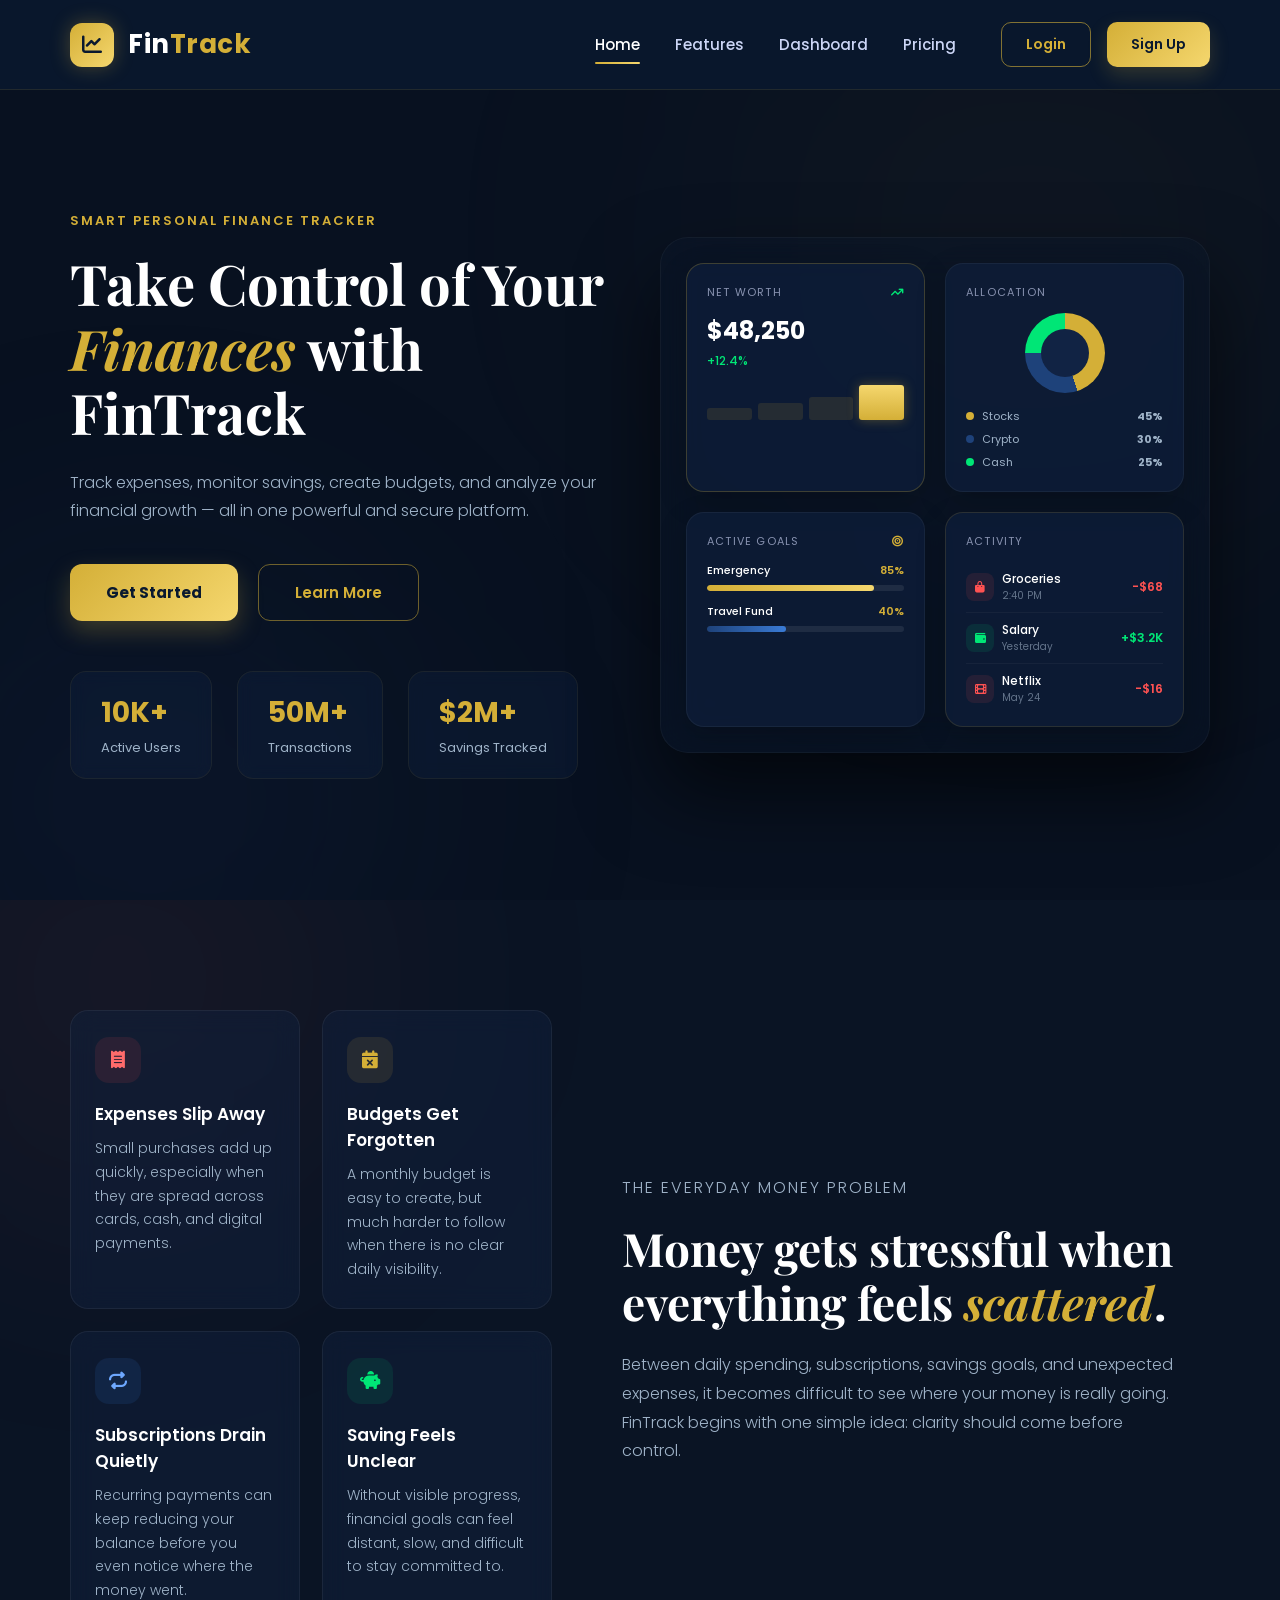
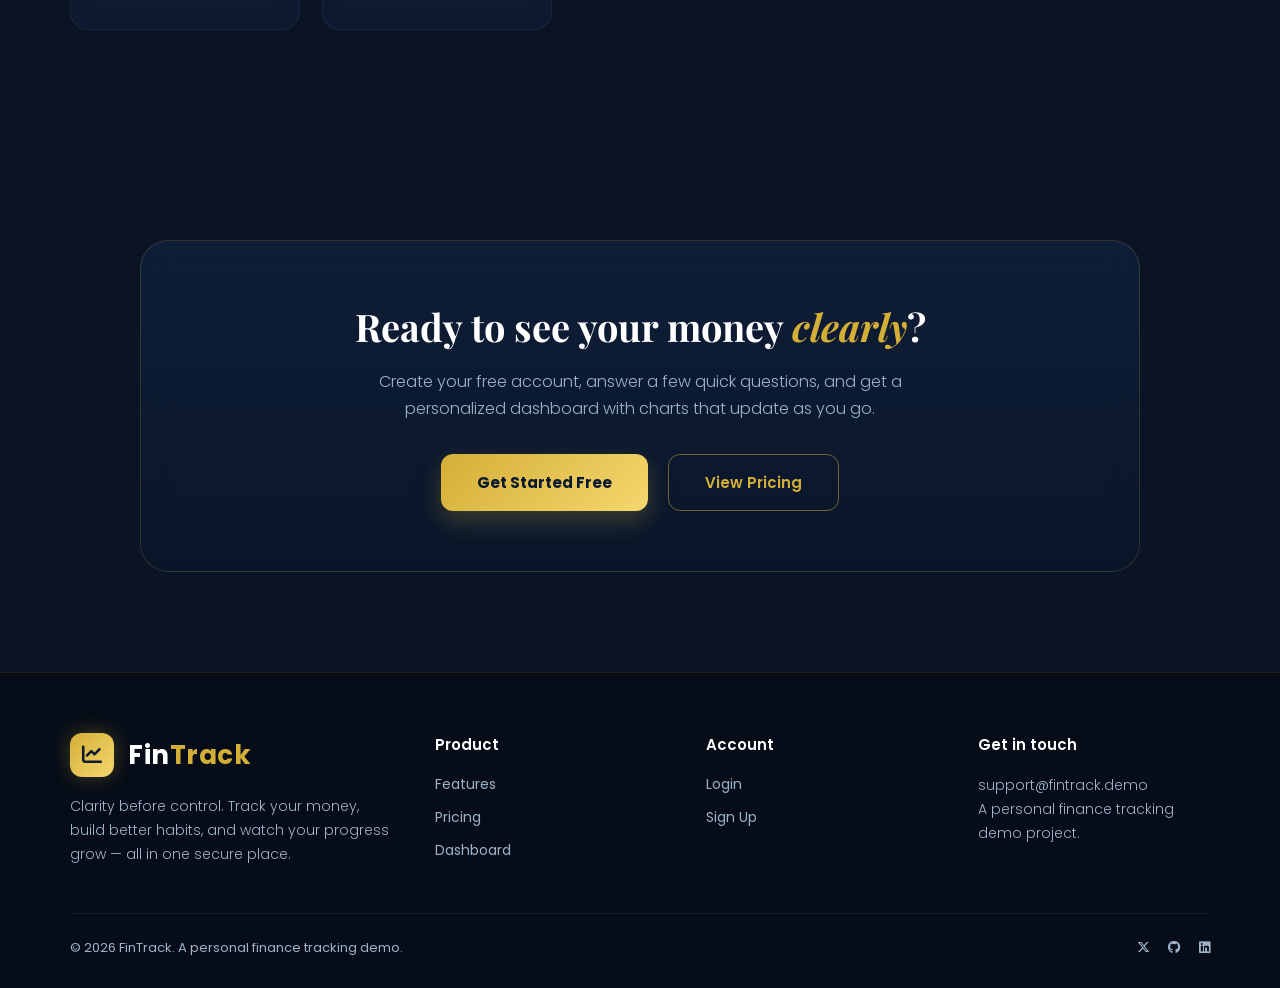
==== commit 11010164: "animation added Co-authored-by: Cursor <cursoragent@cursor.com>" ====
--- a/index.html
+++ b/index.html
@@ -16,62 +16,51 @@
 
 <body>
 
-
   <!-- WEBSITE ENTRANCE LOADER (ENTRANCE SPLASH SCREEN) -->
   <div id="initial-splash" class="splash-screen">
-  <div class="splash-glow-1"></div>
-  <div class="splash-glow-2"></div>
-
-<div class="floating-container">
-    <div class="floating-item item-coin1"><i class="fa-solid fa-coins"></i></div>
-    <div class="floating-item item-card"><i class="fa-solid fa-credit-card"></i></div>
-    <div class="floating-item item-trend"><i class="fa-solid fa-arrow-trend-up"></i></div>
-    <div class="floating-item item-cash"><i class="fa-solid fa-money-bill-wave"></i></div>
-    <div class="floating-item item-coin2"><i class="fa-solid fa-circle-dollar-to-slot"></i></div>
-    <div class="floating-item item-wallet"><i class="fa-solid fa-wallet"></i></div>
-    
-    <div class="floating-item item-piggy"><i class="fa-solid fa-piggy-bank"></i></div>
-    <div class="floating-item item-receipt"><i class="fa-solid fa-receipt"></i></div>
-    <div class="floating-item item-vault"><i class="fa-solid fa-vault"></i></div>
-    <div class="floating-item item-pie"><i class="fa-solid fa-chart-pie"></i></div>
-    <div class="floating-item item-gem"><i class="fa-solid fa-gem"></i></div>
+    <div class="splash-glow-1"></div>
+    <div class="splash-glow-2"></div>
+    <div class="floating-container">
+      <div class="floating-item item-coin1"><i class="fa-solid fa-coins"></i></div>
+      <div class="floating-item item-card"><i class="fa-solid fa-credit-card"></i></div>
+      <div class="floating-item item-trend"><i class="fa-solid fa-arrow-trend-up"></i></div>
+      <div class="floating-item item-cash"><i class="fa-solid fa-money-bill-wave"></i></div>
+      <div class="floating-item item-coin2"><i class="fa-solid fa-circle-dollar-to-slot"></i></div>
+      <div class="floating-item item-wallet"><i class="fa-solid fa-wallet"></i></div>
+      <div class="floating-item item-piggy"><i class="fa-solid fa-piggy-bank"></i></div>
+      <div class="floating-item item-receipt"><i class="fa-solid fa-receipt"></i></div>
+      <div class="floating-item item-vault"><i class="fa-solid fa-vault"></i></div>
+      <div class="floating-item item-pie"><i class="fa-solid fa-chart-pie"></i></div>
+      <div class="floating-item item-gem"><i class="fa-solid fa-gem"></i></div>
+    </div>
+    <div class="splash-core">
+      <div class="splash-logo-shield">
+        <i class="fa-solid fa-chart-line"></i>
+        <div class="radar-pulse"></div>
+      </div>
+      <h1 class="splash-title">Fin<span>Track</span></h1>
+      <div class="splash-loading-line"><span></span></div>
+    </div>
   </div>
-
-  <div class="splash-core">
-    <div class="splash-logo-shield">
-      <i class="fa-solid fa-chart-line"></i>
-      <div class="radar-pulse"></div>
-    </div>
-    <h1 class="splash-title">Fin<span>Track</span></h1>
-    <div class="splash-loading-line"><span></span></div>
-  </div>
-</div>
-
-
 
   <!-- PAGE LOADER ANIMATION -->
   <div id="page-loader" class="page-loader">
-  <div class="loader-blur-1"></div>
-  <div class="loader-blur-2"></div>
-
-  <div class="loader-container">
-    <div class="loader-ring-wrapper">
-      <div class="loader-ring"></div>
-      <div class="loader-logo-icon">
-        <i class="fa-solid fa-chart-line"></i>
-      </div>
-    </div>
-
-    <div class="loader-brand">
-      <h2 class="loader-text">Fin<span>Track</span></h2>
-      <div class="loader-status">
-        <span class="status-dot"></span>
-        <p class="status-text">Securing financial workspace...</p>
+    <div class="loader-blur-1"></div>
+    <div class="loader-blur-2"></div>
+    <div class="loader-container">
+      <div class="loader-ring-wrapper">
+        <div class="loader-ring"></div>
+        <div class="loader-logo-icon"><i class="fa-solid fa-chart-line"></i></div>
+      </div>
+      <div class="loader-brand">
+        <h2 class="loader-text">Fin<span>Track</span></h2>
+        <div class="loader-status">
+          <span class="status-dot"></span>
+          <p class="status-text">Securing financial workspace...</p>
+        </div>
       </div>
     </div>
   </div>
-</div>
-
 
   <nav class="navbar">
     <div class="logo" onclick="location.href='index.html'">
@@ -261,25 +250,18 @@
         <p>support@fintrack.demo<br/>A personal finance tracking demo project.</p>
       </div>
     </div>
-
     <div class="footer-bottom">
       <span>© 2026 FinTrack. A personal finance tracking demo.</span>
       <div class="socials">
-        <a 
-        href="https://x.com/" target="_blank" rel="noopener noreferrer"><i class="fa-brands fa-x-twitter"></i>
-        </a>
-        <a 
-        href="https://github.com/" target="_blank" rel="noopener noreferrer"><i class="fa-brands fa-github"></i>
-        </a>
-
-      <a href="https://pk.linkedin.com/" target="_blank" rel="noopener noreferrer"><i class="fa-brands fa-linkedin"></i>
-      </a>
-      
+        <span><i class="fa-brands fa-x-twitter"></i></span>
+        <span><i class="fa-brands fa-github"></i></span>
+        <span><i class="fa-brands fa-linkedin"></i></span>
       </div>
     </div>
   </footer>
 
-  <script src="js/storage.js"></script>
-  <script src="js/nav.js"></script>
+  <script src="js/storage.js?v=7"></script>
+  <script src="js/loader.js?v=7"></script>
+  <script src="js/nav.js?v=7"></script>
 </body>
 </html>
--- a/css/styles.css
+++ b/css/styles.css
@@ -136,13 +136,6 @@
    PREMIUM GLASSMORPHISM & GLOWING PAGE PRELOADER
    ============================================================ */
 
-:root {
-  --bg-dark: #0A192F;
-  --bg-card: rgba(17, 34, 64, 0.75);
-  --gold-main: #D4AF37;
-  --gold-glow: rgba(212, 175, 55, 0.3);
-  --teal-accent: #00E676;
-}
 
 .page-loader {
   position: fixed;
@@ -317,14 +310,19 @@
 :root {
   --bg: #081120;
   --bg-alt: #0A1424;
+  --bg-dark: #0A192F;
+  --bg-card: rgba(17, 34, 64, 0.75);
   --card: rgba(17, 34, 64, 0.48);
   --card-solid: #112344;
   --gold: #D4AF37;
   --gold-light: #F5D76E;
+  --gold-main: #D4AF37;
+  --gold-glow: rgba(212, 175, 55, 0.3);
   --text: #CCD6F6;
   --heading: #ffffff;
   --muted: #9FB3C8;
   --green: #00E676;
+  --teal-accent: #00E676;
   --red: #FF5252;
   --blue: #6EA8FE;
   --line: rgba(255, 255, 255, 0.065);
@@ -341,14 +339,6 @@
   min-height: 100vh;
   -webkit-font-smoothing: antialiased;
   overflow-x: hidden;
-}
-
-img, svg, canvas {
-  max-width: 100%;
-}
-
-button, input, select, textarea {
-  max-width: 100%;
 }
 
 a { text-decoration: none; color: inherit; }
@@ -370,11 +360,7 @@
   z-index: 1000;
 }
 
-.logo {
-   display: flex; 
-   align-items: center; 
-   gap: 14px; 
-   cursor: pointer; }
+.logo { display: flex; align-items: center; gap: 14px; cursor: pointer; }
 
 .logo-icon {
   width: 44px;
@@ -393,34 +379,13 @@
   box-shadow: 0 0 25px rgba(212, 175, 55, 0.5);
 }
 
-.logo-icon i { 
-  color: #0A192F; 
-  font-size: 20px; 
-}
-
-.logo-text { 
-  font-size: 26px; 
-  font-weight: 700; 
-  color: var(--heading); 
-  letter-spacing: 0.5px; 
-}
-
-.logo-text span { 
-  color: var(--gold); 
-}
-
-.right-section { 
-  display: flex; 
-  align-items: center; 
-  gap: 45px; 
-}
-
-
-.nav-links { 
-  display: flex; 
-  align-items: center; 
-  gap: 35px; 
-}
+.logo-icon i { color: #0A192F; font-size: 20px; }
+
+.logo-text { font-size: 26px; font-weight: 700; color: var(--heading); letter-spacing: 0.5px; }
+.logo-text span { color: var(--gold); }
+
+.right-section { display: flex; align-items: center; gap: 45px; }
+.nav-links { display: flex; align-items: center; gap: 35px; }
 
 .nav-links a {
   position: relative;
@@ -494,43 +459,9 @@
 /* ================= FOOTER ================= */
 .footer {
   background: #060d18;
-  border-top: none;
-  margin-top: 110px;
-  padding: 130px 70px 30px;
-  position: relative;
-  overflow: visible;
-  z-index: 1;
-}
-
-.footer::before,
-.footer::after {
-  content: '';
-  position: absolute;
-  left: 0;
-  width: 100%;
-  pointer-events: none;
-  background-repeat: no-repeat;
-  background-position: center bottom;
-  background-size: 100% 100%;
-}
-
-
-.footer::before {
-  top: -78px;        /* Positioned slightly higher to clear the extra hills */
-  height: 100px;      /* Restrained height keeps the line perfectly sleek */
-  z-index: 2;
-  /* Premium multi-bump gold path string (4 peaks tracking horizontally) */
-  background-image: url("data:image/svg+xml,%3Csvg viewBox='0 0 1440 180' xmlns='http://www.w3.org/2000/svg' preserveAspectRatio='none'%3E%3Cpath fill='%23D4AF37' d='M0,90 C120,40 240,40 360,85 C480,130 600,120 720,75 C840,30 960,40 1080,85 C1200,130 1320,120 1440,80 L1440,180 L0,180 Z'/%3E%3C/svg%3E");
-}
-
-.footer::after {
-  top: -75px;        /* Snugged exactly 3px lower to reveal a sharp, thin line */
-  height: 100px;
-  z-index: 3;
-  /* Dark mask path tracking identically 3px offset from the golden string above */
-  background-image: url("data:image/svg+xml,%3Csvg viewBox='0 0 1440 180' xmlns='http://www.w3.org/2000/svg' preserveAspectRatio='none'%3E%3Cpath fill='%23060d18' d='M0,93 C120,43 240,43 360,88 C480,133 600,123 720,78 C840,33 960,43 1080,88 C1200,133 1320,123 1440,83 L1440,180 L0,180 Z'/%3E%3C/svg%3E");
-}
-
+  border-top: 1px solid rgba(212, 175, 55, 0.12);
+  padding: 60px 70px 30px;
+}
 
 .footer-grid {
   max-width: 1280px;
@@ -538,8 +469,6 @@
   display: grid;
   grid-template-columns: 1.4fr 1fr 1fr 1fr;
   gap: 40px;
-  position: relative;
-  z-index: 4;
 }
 
 .footer-col h4 { color: var(--heading); font-size: 15px; margin-bottom: 18px; font-weight: 600; }
@@ -557,37 +486,14 @@
   align-items: center;
   color: var(--muted);
   font-size: 13px;
-  position: relative;
-  z-index: 4;
 }
 
 /* Social icons are decorative content (no destination), so they don't look clickable. */
-.footer-bottom .socials { 
-  display: flex; 
-  gap: 18px; 
-
-}
-
-
-.footer-bottom .socials a { 
-  color: var(--muted); 
-  cursor: default; 
-
-}
+.footer-bottom .socials { display: flex; gap: 18px; }
+.footer-bottom .socials span { color: var(--muted); cursor: default; }
 
 @media (max-width: 900px) {
-  .footer {
-    margin-top: 86px;
-    padding: 112px 24px 24px;
-  }
-  .footer::before {
-    top: -53px;
-    height: 70px;
-  }
-  .footer::after {
-    top: -50px;
-    height: 70px;
-  }
+  .footer { padding: 50px 24px 24px; }
   .footer-grid { grid-template-columns: 1fr 1fr; gap: 30px; }
   .footer-bottom { flex-direction: column; gap: 12px; text-align: center; }
 }
@@ -634,129 +540,3 @@
 }
 .toast.show { opacity: 1; transform: translateX(-50%) translateY(0); }
 .toast i { color: var(--gold); }
-
-@media (max-width: 1100px) {
-  .navbar {
-    height: auto;
-    min-height: 84px;
-    padding: 16px 40px;
-    gap: 18px;
-  }
-
-  .right-section {
-    gap: 24px;
-  }
-
-  .nav-links {
-    gap: 20px;
-  }
-
-  .buttons {
-    gap: 10px;
-  }
-
-  .btn-outline,
-  .btn-gold {
-    padding: 10px 18px;
-  }
-
-}
-
-@media (max-width: 760px) {
-  .navbar {
-    align-items: flex-start;
-    flex-direction: column;
-    padding: 16px 22px;
-    position: relative;
-  }
-
-  .right-section {
-    width: 100%;
-    align-items: stretch;
-    flex-direction: column;
-    gap: 14px;
-  }
-
-  .nav-links {
-    width: 100%;
-    display: flex;
-    gap: 8px;
-    overflow-x: auto;
-    padding-bottom: 4px;
-    scrollbar-width: thin;
-  }
-
-  .nav-links a {
-    flex: 0 0 auto;
-    padding: 8px 10px;
-    border-radius: 999px;
-    background: rgba(255, 255, 255, 0.035);
-  }
-
-  .nav-links a::after {
-    display: none;
-  }
-
-  .nav-links a.active {
-    background: rgba(212, 175, 55, 0.14);
-    color: var(--gold);
-  }
-
-  .buttons {
-    display: grid;
-    grid-template-columns: 1fr 1fr;
-    width: 100%;
-  }
-
-  .buttons .btn-outline,
-  .buttons .btn-gold {
-    width: 100%;
-  }
-
-  .logo-text {
-    font-size: 23px;
-  }
-
-  .footer {
-    margin-top: 78px;
-    padding: 100px 22px 24px;
-  }
-
-  .footer::before {
-    top: -90px;
-    height: 126px;
-    width: 100%;
-  }
-
-  .footer::after {
-    top: -66px;
-    height: 136px;
-    width: 100%;
-  }
-
-  .footer-grid {
-    grid-template-columns: 1fr;
-    gap: 26px;
-  }
-}
-
-@media (max-width: 420px) {
-  .navbar {
-    padding-inline: 16px;
-  }
-
-  .logo-icon {
-    width: 40px;
-    height: 40px;
-  }
-
-  .buttons {
-    grid-template-columns: 1fr;
-  }
-
-  .toast {
-    width: calc(100vw - 28px);
-    justify-content: center;
-    text-align: center;
-  }
-}
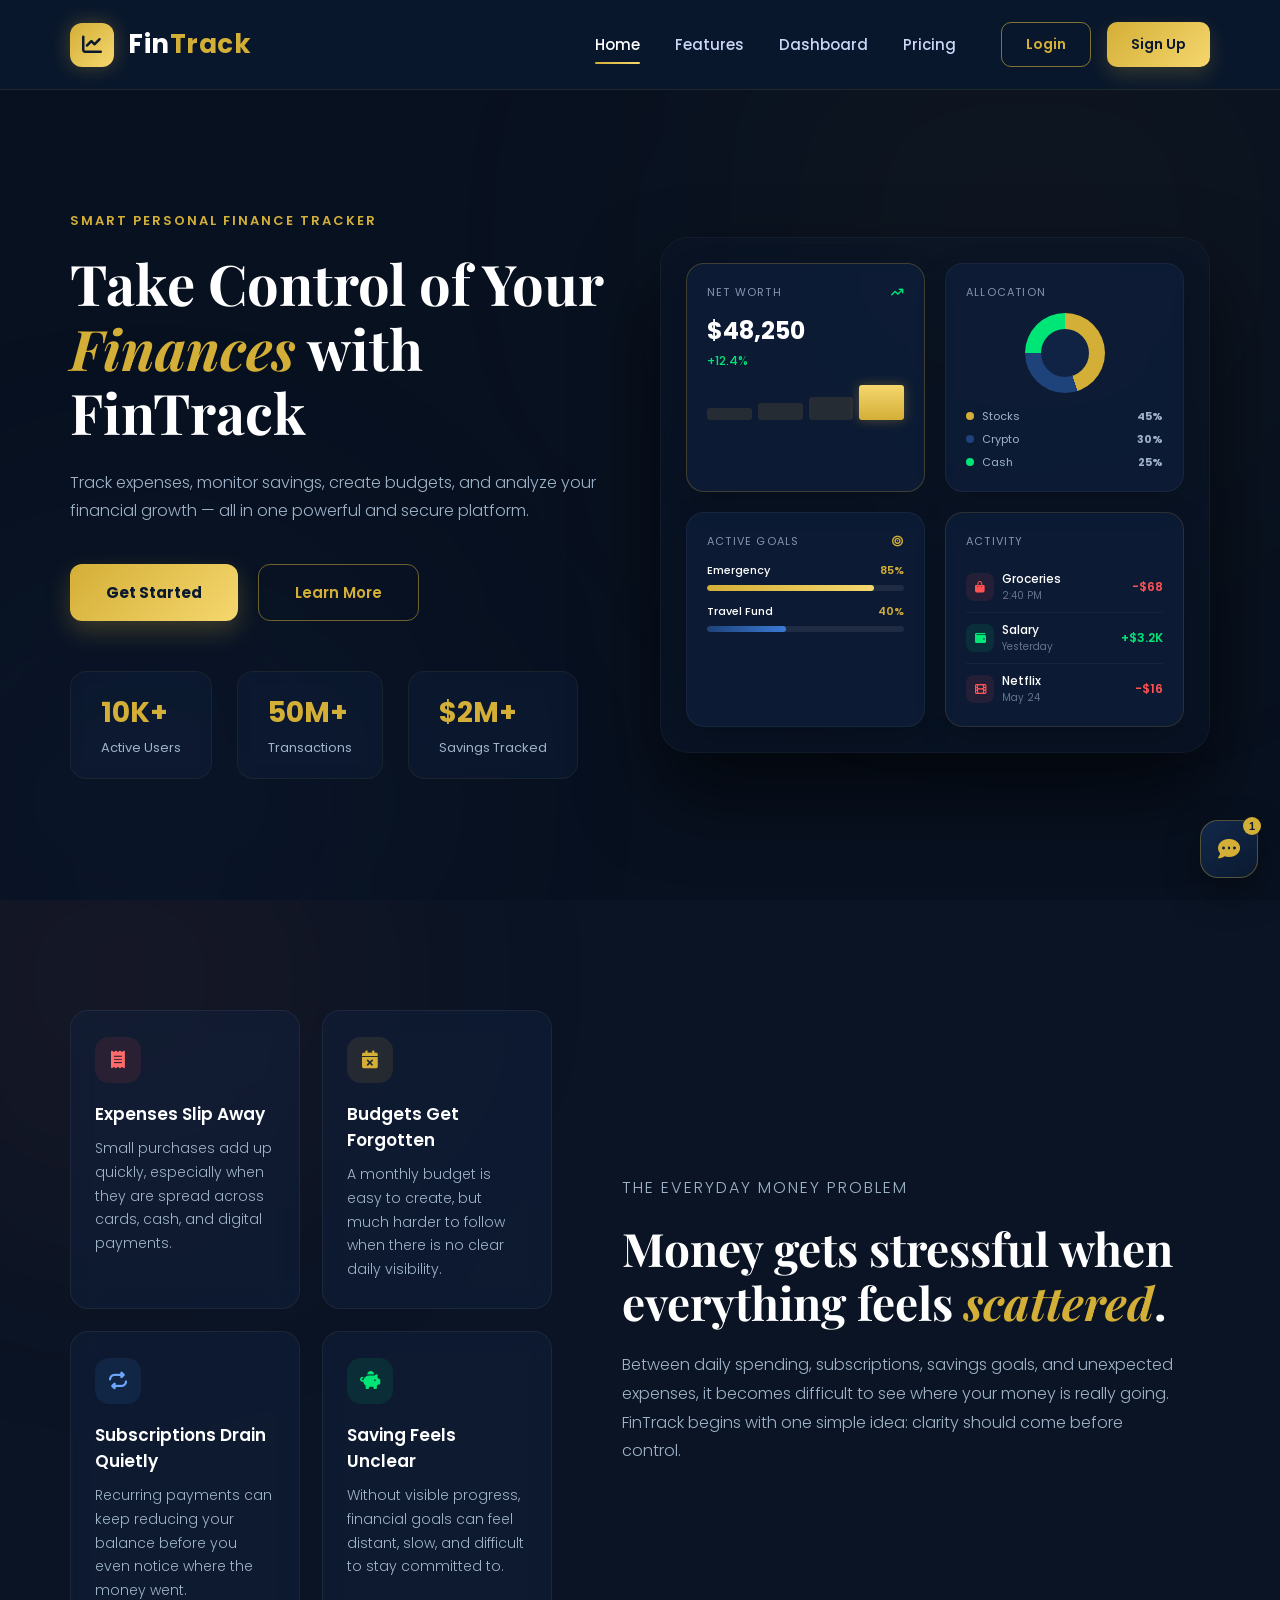
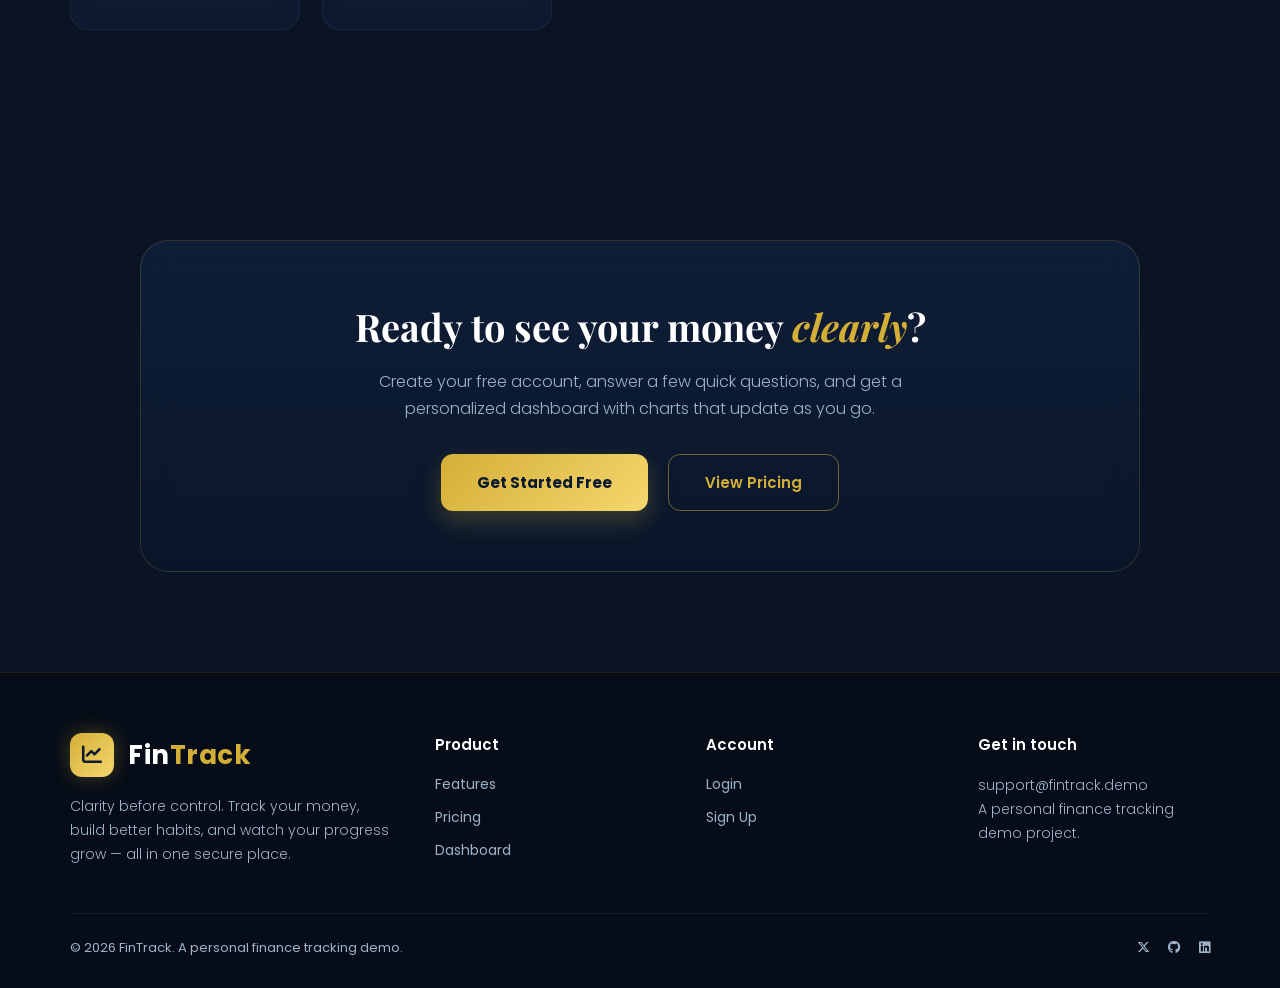
==== commit 1887c530: "Add FinTrack Helper chatbot with local and optional Groq AI modes. Site-wide assistant includes page" ====
--- a/index.html
+++ b/index.html
@@ -261,7 +261,7 @@
   </footer>
 
   <script src="js/storage.js?v=7"></script>
-  <script src="js/loader.js?v=7"></script>
+  <script src="js/loader.js?v=13"></script>
   <script src="js/nav.js?v=7"></script>
 </body>
 </html>
--- a/css/styles.css
+++ b/css/styles.css
@@ -159,6 +159,7 @@
 .page-loader.fade-out {
   opacity: 0;
   visibility: hidden;
+  pointer-events: none;
   transform: scale(1.03); /* Subtle expansion effect on exit */
 }
 
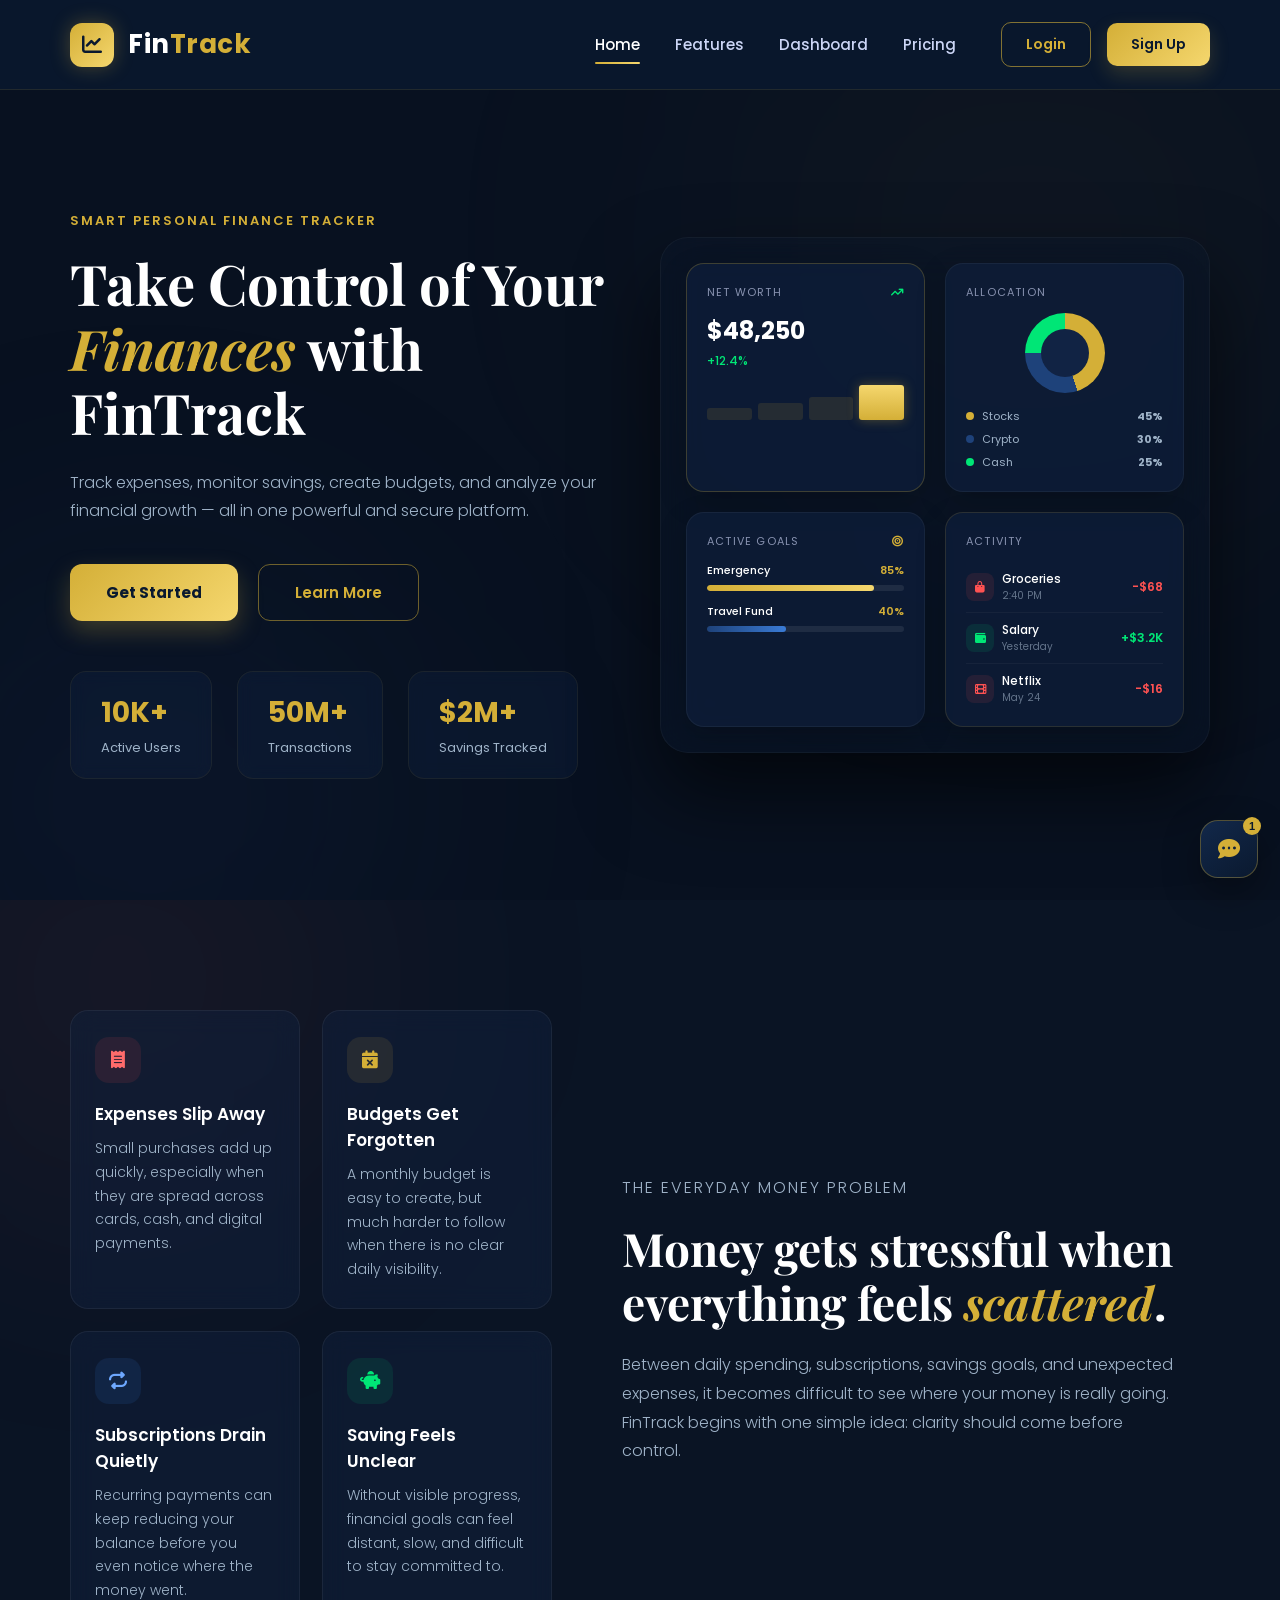
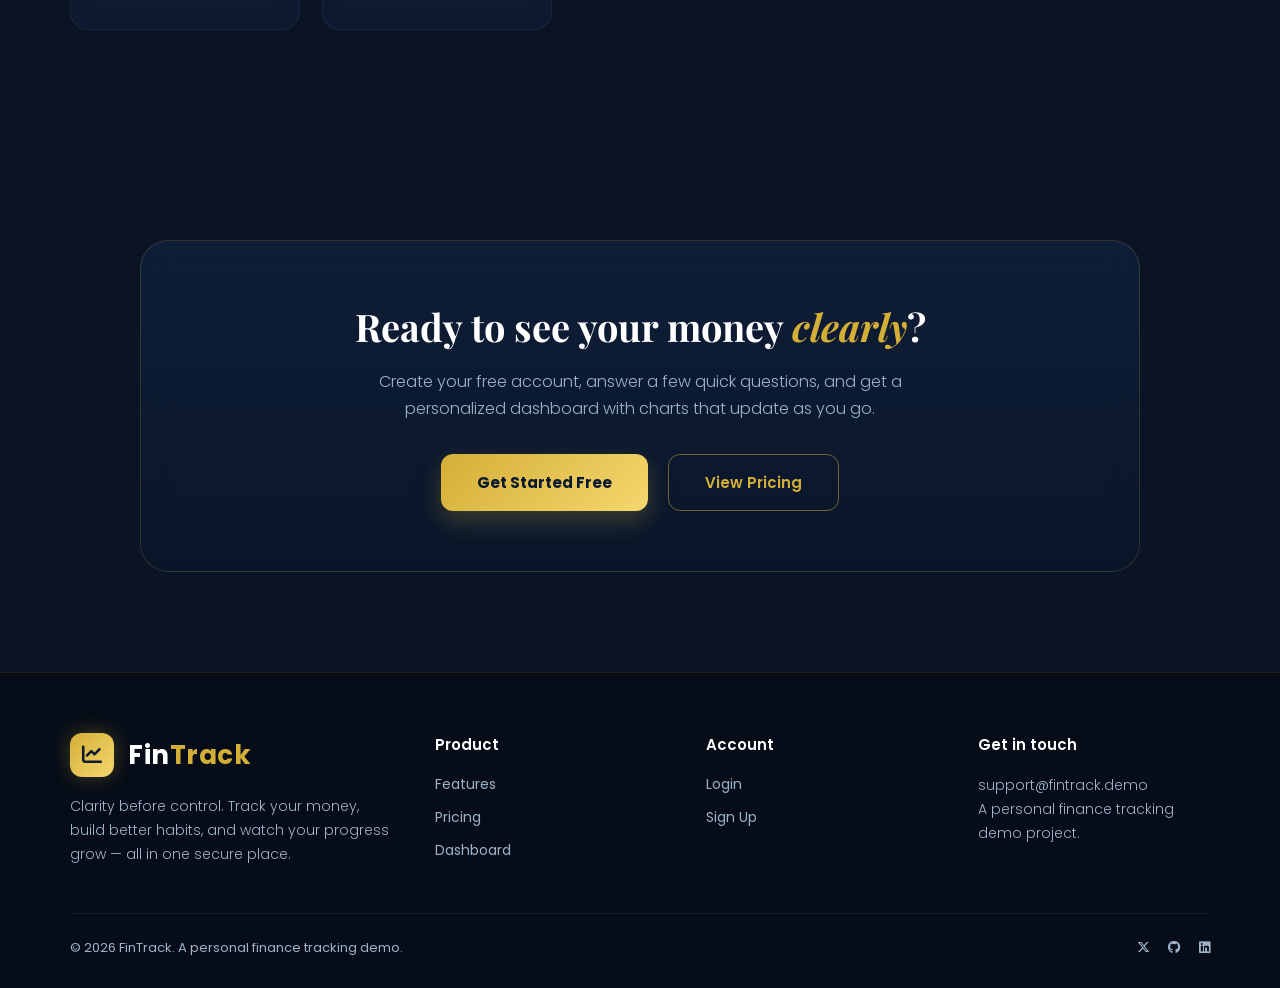
==== commit 10e898d1: "Add demo-wallet Free/Pro/Premium plans with gated features. Paid tiers unlock through demo credits, " ====
--- a/index.html
+++ b/index.html
@@ -10,8 +10,8 @@
   <link href="https://fonts.googleapis.com/css2?family=Playfair+Display:ital,wght@0,400..900;1,400..900&family=Poppins:wght@300;400;500;600;700&display=swap" rel="stylesheet">
   <link rel="stylesheet" href="https://cdnjs.cloudflare.com/ajax/libs/font-awesome/6.5.1/css/all.min.css"/>
 
-  <link rel="stylesheet" href="css/styles.css"/>
-  <link rel="stylesheet" href="css/landing.css"/>
+  <link rel="stylesheet" href="css/styles.css?v=2"/>
+  <link rel="stylesheet" href="css/landing.css?v=2"/>
 </head>
 
 <body>
@@ -262,6 +262,6 @@
 
   <script src="js/storage.js?v=7"></script>
   <script src="js/loader.js?v=13"></script>
-  <script src="js/nav.js?v=7"></script>
+  <script src="js/nav.js?v=8"></script>
 </body>
 </html>
--- a/css/styles.css
+++ b/css/styles.css
@@ -416,7 +416,40 @@
 .nav-links a.active { color: #ffffff; }
 .nav-links a.active::after { width: 100%; }
 
-.buttons { display: flex; gap: 16px; }
+.buttons { display: flex; gap: 16px; align-items: center; }
+
+.nav-plan-chip {
+  display: inline-flex;
+  align-items: center;
+  gap: 7px;
+  border: 1px solid rgba(212, 175, 55, 0.35);
+  background: rgba(212, 175, 55, 0.12);
+  color: #F5D76E;
+  border-radius: 999px;
+  padding: 8px 12px;
+  font-size: 12px;
+  font-weight: 700;
+  font-family: inherit;
+  cursor: pointer;
+  letter-spacing: 0.2px;
+  line-height: 1;
+  transition: 0.2s;
+}
+.nav-plan-chip i { font-size: 11px; }
+.nav-plan-chip:hover {
+  background: rgba(212, 175, 55, 0.2);
+  border-color: rgba(212, 175, 55, 0.55);
+  color: #fff;
+}
+.nav-plan-chip[data-plan="premium"] {
+  border-color: rgba(157, 123, 255, 0.45);
+  background: rgba(157, 123, 255, 0.16);
+  color: #D7C7FF;
+}
+.nav-plan-chip[data-plan="pro"] {
+  border-color: rgba(212, 175, 55, 0.45);
+}
+
 
 /* ===== Shared buttons ===== */
 .btn-outline {
--- a/css/landing.css
+++ b/css/landing.css
@@ -275,18 +275,88 @@
 
 /* ================= PRICING ================= */
 .pricing-section { padding: 60px 70px 110px; background: #081120; position: relative; overflow: hidden; }
-.pricing-grid { max-width: 1180px; margin: 0 auto; display: grid; grid-template-columns: repeat(3, 1fr); gap: 26px; position: relative; z-index: 2; }
+.pricing-wallet-bar {
+  max-width: 760px;
+  margin: 0 auto 28px;
+  padding: 20px 22px;
+  border-radius: 16px;
+  border: 1px solid rgba(212, 175, 55, 0.22);
+  background: rgba(17, 34, 64, 0.55);
+  display: flex;
+  flex-direction: column;
+  align-items: center;
+  justify-content: center;
+  gap: 12px;
+  text-align: center;
+  color: #CCD6F6;
+  font-size: 14px;
+  line-height: 1.55;
+}
+
+.pricing-wallet-bar strong { color: #F5D76E; }
+
+.pricing-wallet-copy {
+  max-width: 560px;
+}
+
+.pricing-wallet-meta {
+  font-size: 13px;
+  color: #9FB3C8;
+  min-height: 0;
+}
+
+.pricing-wallet-meta:empty { display: none; }
+
+.pricing-wallet-actions {
+  display: flex;
+  flex-wrap: wrap;
+  gap: 10px;
+  justify-content: center;
+  align-items: center;
+}
+
+.pricing-grid {
+  max-width: 1180px;
+  margin: 0 auto;
+  display: grid;
+  grid-template-columns: repeat(3, minmax(0, 1fr));
+  gap: 26px;
+  align-items: stretch;
+  position: relative;
+  z-index: 2;
+}
+
 .price-card {
   background: linear-gradient(180deg, rgba(17, 34, 64, 0.72), rgba(10, 25, 47, 0.52));
   border: 1px solid rgba(255, 255, 255, 0.07);
   border-radius: 22px;
-  padding: 36px 30px;
+  padding: 36px 28px;
   transition: transform 0.4s ease, border-color 0.4s ease, box-shadow 0.4s ease;
-  display: flex; flex-direction: column;
+  display: flex;
+  flex-direction: column;
+  min-height: 100%;
+  height: 100%;
 }
 .price-card:hover { transform: translateY(-8px); border-color: rgba(212, 175, 55, 0.3); box-shadow: 0 26px 55px rgba(0,0,0,0.34); }
-.price-card.featured { border-color: rgba(212, 175, 55, 0.45); background: linear-gradient(180deg, rgba(20, 40, 75, 0.82), rgba(10, 25, 47, 0.62)); }
+.price-card.featured:not(.is-current) {
+  border-color: rgba(212, 175, 55, 0.45);
+  background: linear-gradient(180deg, rgba(20, 40, 75, 0.82), rgba(10, 25, 47, 0.62));
+}
+.price-card.is-current {
+  border-color: rgba(212, 175, 55, 0.75);
+  box-shadow: 0 0 0 1px rgba(212, 175, 55, 0.3), 0 26px 55px rgba(0, 0, 0, 0.36);
+  background: linear-gradient(180deg, rgba(28, 48, 88, 0.95), rgba(12, 28, 52, 0.78));
+  transform: translateY(-10px);
+  z-index: 1;
+}
+.price-card.is-current:hover {
+  transform: translateY(-12px);
+}
 .price-badge { align-self: flex-start; background: rgba(212,175,55,0.12); color: #D4AF37; font-size: 11px; font-weight: 700; letter-spacing: 1px; text-transform: uppercase; padding: 6px 12px; border-radius: 999px; margin-bottom: 18px; }
+.price-card.is-current .price-badge {
+  background: #D4AF37;
+  color: #0A192F;
+}
 .price-card h3 { color: #fff; font-size: 20px; margin-bottom: 6px; font-weight: 600; }
 .price-card .price-desc { color: #9FB3C8; font-size: 13px; margin-bottom: 22px; font-weight: 300; min-height: 36px; }
 .price-amount { color: #fff; font-size: 42px; font-weight: 700; margin-bottom: 4px; font-family: 'Playfair Display', serif; }
@@ -308,8 +378,90 @@
   font-family: inherit; background: transparent; border: 1px solid rgba(212,175,55,0.5); color: #D4AF37; transition: 0.3s;
 }
 .price-card .btn-outline-block:hover { background: rgba(212,175,55,0.08); transform: translateY(-2px); }
-
-@media (max-width: 1000px) { .pricing-grid { grid-template-columns: 1fr; max-width: 460px; } }
+.price-card button:disabled,
+.price-card .is-current-btn:disabled {
+  opacity: 0.95;
+  cursor: default;
+  transform: none !important;
+  box-shadow: none;
+}
+
+/* Plan upgrade centered overlay */
+.plan-switch-overlay {
+  position: fixed;
+  inset: 0;
+  z-index: 12000;
+  display: none;
+  place-items: center;
+  padding: 24px;
+  background: rgba(5, 12, 24, 0.72);
+  backdrop-filter: blur(8px);
+}
+.plan-switch-overlay.open { display: grid; }
+.plan-switch-card {
+  width: min(420px, 100%);
+  border-radius: 22px;
+  border: 1px solid rgba(212, 175, 55, 0.28);
+  background: linear-gradient(180deg, rgba(17, 34, 64, 0.96), rgba(10, 25, 47, 0.96));
+  box-shadow: 0 30px 70px rgba(0, 0, 0, 0.45);
+  padding: 36px 28px;
+  text-align: center;
+}
+.plan-switch-body h3 {
+  color: #fff;
+  font-size: 24px;
+  margin: 14px 0 8px;
+}
+.plan-switch-body p {
+  color: #9FB3C8;
+  font-size: 14px;
+  line-height: 1.55;
+  margin: 0;
+}
+.plan-switch-spinner {
+  width: 46px;
+  height: 46px;
+  margin: 0 auto;
+  border-radius: 50%;
+  border: 3px solid rgba(212, 175, 55, 0.2);
+  border-top-color: #D4AF37;
+  animation: planSpin 0.8s linear infinite;
+}
+.plan-switch-icon {
+  width: 56px;
+  height: 56px;
+  margin: 0 auto;
+  border-radius: 16px;
+  display: grid;
+  place-items: center;
+  background: rgba(212, 175, 55, 0.14);
+  color: #D4AF37;
+  font-size: 22px;
+}
+.plan-switch-actions {
+  display: flex;
+  flex-wrap: wrap;
+  gap: 10px;
+  justify-content: center;
+  margin-top: 22px;
+}
+.plan-switch-actions .btn-gold,
+.plan-switch-actions .btn-outline {
+  min-width: 140px;
+}
+@keyframes planSpin {
+  to { transform: rotate(360deg); }
+}
+
+@media (max-width: 1000px) {
+  .pricing-grid {
+    grid-template-columns: 1fr;
+    max-width: 460px;
+  }
+  .price-card.is-current {
+    transform: none;
+  }
+}
 @media (max-width: 650px) { .pricing-section { padding: 40px 22px 80px; } }
 
 /* ================= FAQ ================= */
@@ -518,208 +670,5 @@
   .trust-grid, .trust-metrics { grid-template-columns: 1fr; }
   .trust-visual { min-height: 520px; }
   .security-card { left: 18px; right: 18px; bottom: 18px; padding: 22px; }
-.trust-item { min-height: auto; padding: 26px 22px; }
-}
-
-@media (max-width: 900px) {
-  .hero {
-    padding: 56px 28px;
-  }
-
-  .hero-content h1,
-  .page-hero h1,
-  .problem-content h2,
-  .better-way-header h2,
-  .money-style-header h2,
-  .trust-header h2 {
-    overflow-wrap: anywhere;
-  }
-
-  .hero-stats {
-    width: 100%;
-    display: grid;
-    grid-template-columns: repeat(3, minmax(0, 1fr));
-  }
-
-  .stat-card {
-    min-width: 0;
-  }
-
-  .page-hero,
-  .pricing-section,
-  .faq-section,
-  .cta-band,
-  .problem-section,
-  .better-way-section,
-  .money-style-section,
-  .trust-section {
-    padding-left: 28px;
-    padding-right: 28px;
-  }
-
-  .trust-visual {
-    min-height: 460px;
-  }
-}
-
-@media (max-width: 650px) {
-  .nav-links,
-  .buttons {
-    display: flex;
-  }
-
-  .buttons {
-    display: grid;
-  }
-
-  .hero {
-    min-height: auto;
-    padding: 46px 20px 64px;
-    gap: 28px;
-  }
-
-  .hero-tag,
-  .page-hero .tag,
-  .problem-tag,
-  .better-way-tag,
-  .money-style-tag,
-  .trust-tag {
-    font-size: 11px;
-    letter-spacing: 1.4px;
-  }
-
-  .hero-content h1 {
-    font-size: 34px;
-  }
-
-  .hero-description {
-    font-size: 15px;
-    margin-bottom: 30px;
-  }
-
-  .hero-buttons {
-    width: 100%;
-    flex-direction: column;
-    gap: 12px;
-    margin-bottom: 34px;
-  }
-
-  .hero-buttons .start-btn,
-  .hero-buttons .learn-btn {
-    width: 100%;
-  }
-
-  .hero-stats {
-    grid-template-columns: 1fr;
-    gap: 12px;
-  }
-
-  .stat-card {
-    width: 100%;
-  }
-
-  .dashboard-mockup {
-    border-radius: 20px;
-  }
-
-  .widget-box {
-    padding: 18px;
-  }
-
-  .page-hero,
-  .pricing-section,
-  .faq-section,
-  .cta-band,
-  .problem-section,
-  .better-way-section,
-  .money-style-section,
-  .trust-section {
-    padding-left: 20px;
-    padding-right: 20px;
-  }
-
-  .page-hero p,
-  .better-way-header p,
-  .money-style-header p,
-  .trust-header p,
-  .problem-content p,
-  .cta-inner p {
-    font-size: 15px;
-  }
-
-  .cta-inner {
-    border-radius: 20px;
-  }
-
-  .price-card,
-  .better-card,
-  .style-card,
-  .style-result,
-  .trust-item,
-  .security-card {
-    border-radius: 18px;
-  }
-
-  .trust-visual {
-    min-height: 420px;
-    border-radius: 20px;
-  }
-
-  .security-card-top {
-    align-items: flex-start;
-    gap: 12px;
-  }
-}
-
-@media (max-width: 420px) {
-  .hero {
-    padding-inline: 16px;
-  }
-
-  .hero-content h1,
-  .page-hero h1,
-  .problem-content h2,
-  .better-way-header h2,
-  .money-style-header h2,
-  .trust-header h2 {
-    font-size: 30px;
-  }
-
-  .start-btn,
-  .learn-btn {
-    padding: 14px 20px;
-  }
-
-  .page-hero,
-  .pricing-section,
-  .faq-section,
-  .cta-band,
-  .problem-section,
-  .better-way-section,
-  .money-style-section,
-  .trust-section {
-    padding-left: 16px;
-    padding-right: 16px;
-  }
-
-  .problem-card,
-  .price-card,
-  .better-card,
-  .style-card,
-  .style-result,
-  .trust-item {
-    padding-left: 18px;
-    padding-right: 18px;
-  }
-
-  .trust-visual {
-    min-height: 380px;
-  }
-
-  .security-card {
-    left: 12px;
-    right: 12px;
-    bottom: 12px;
-    padding: 18px;
-  }
-}
+  .trust-item { min-height: auto; padding: 26px 22px; }
+}
